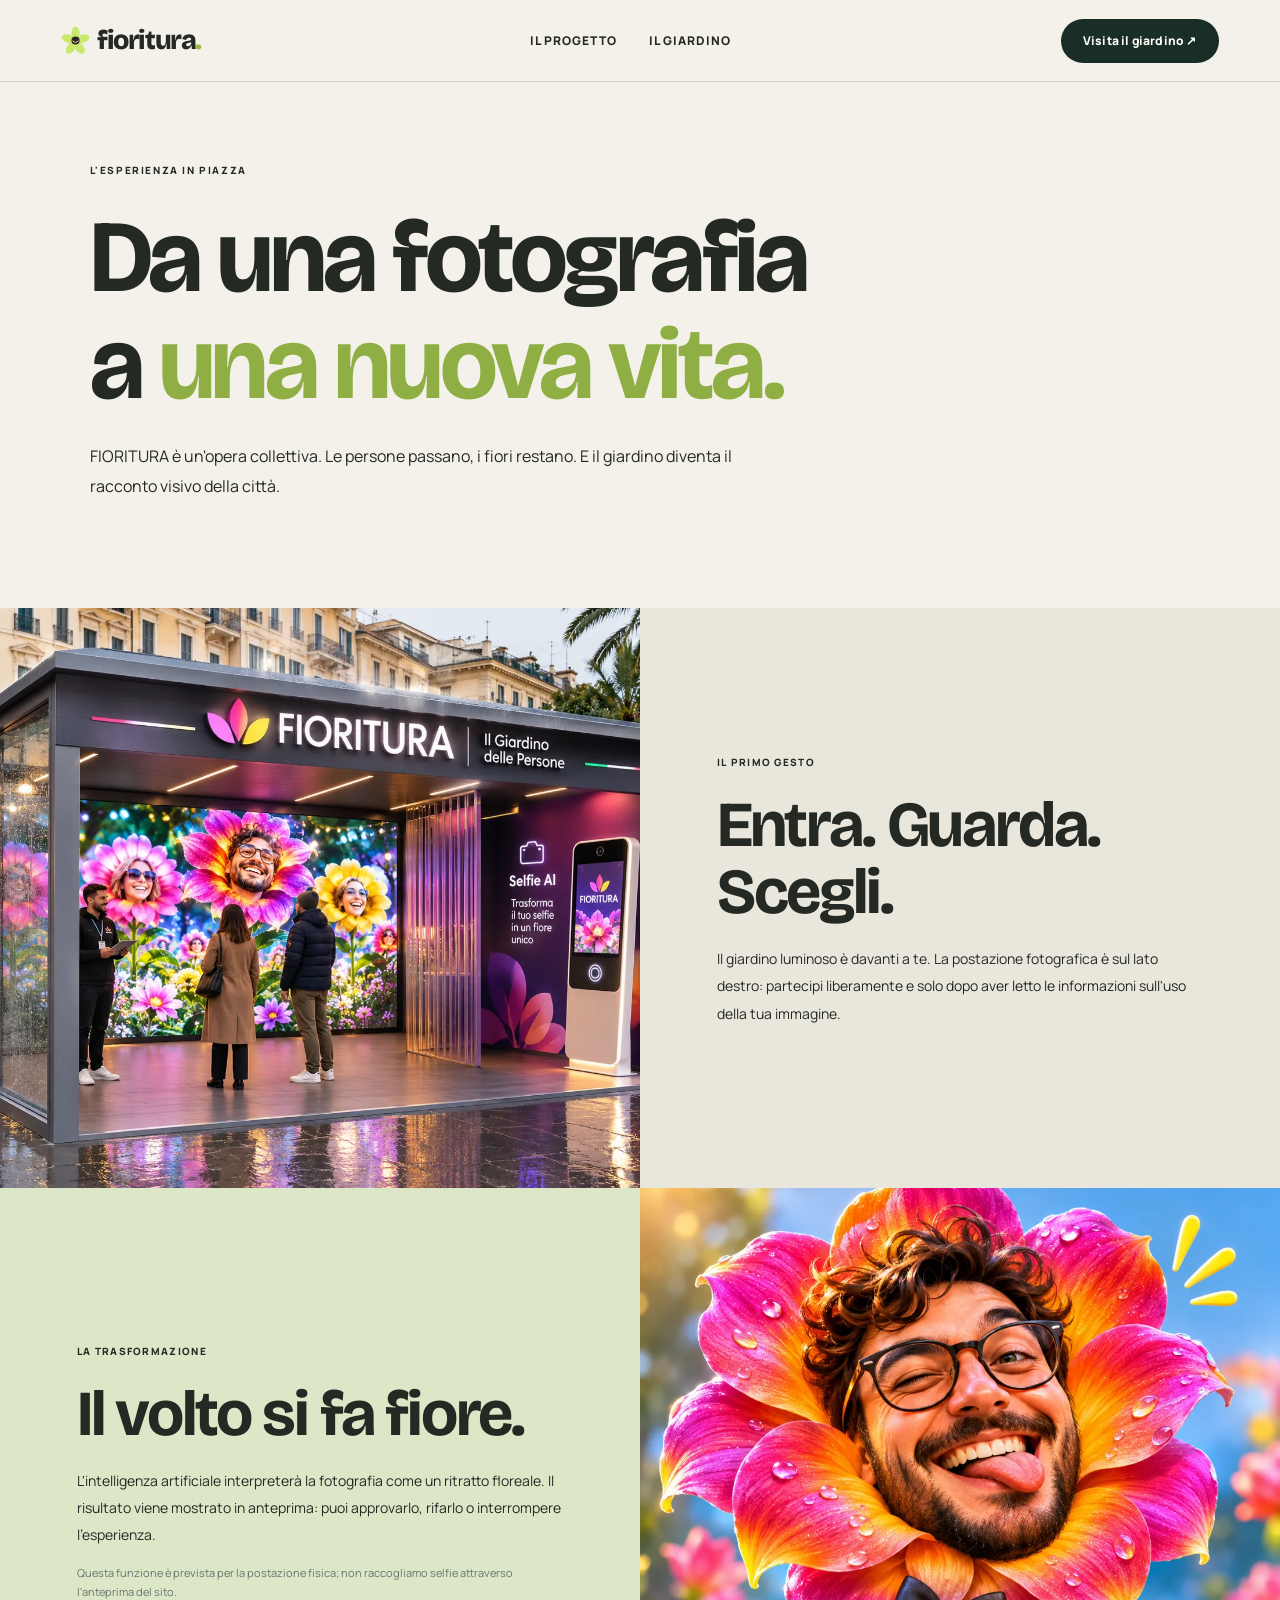
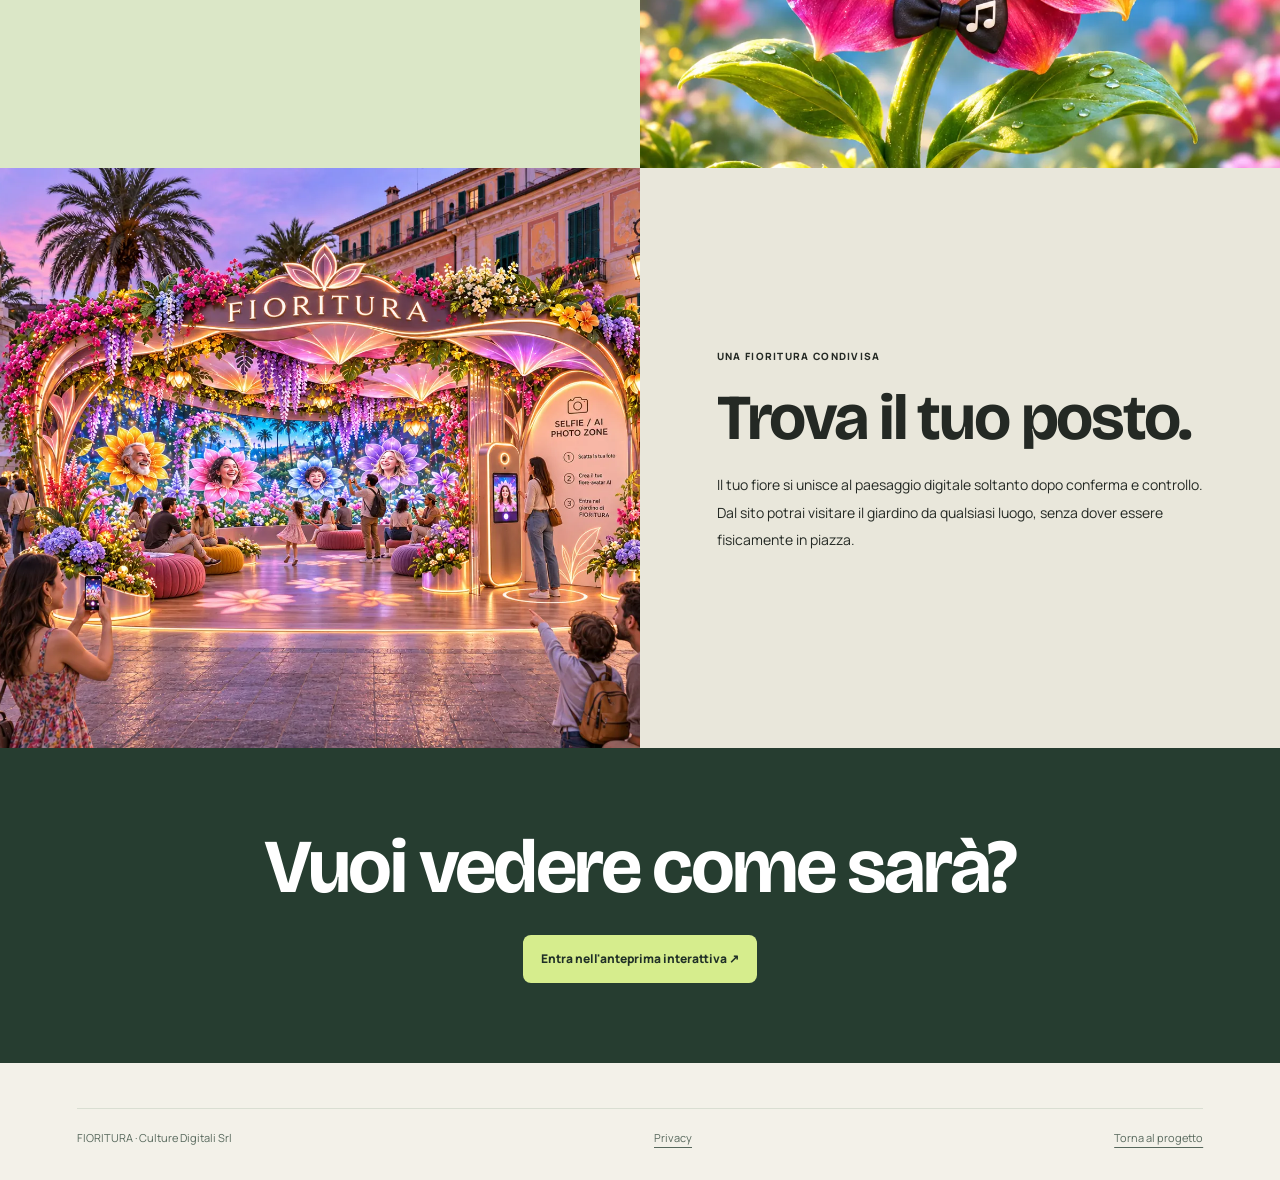
==== esperienza.html @ 20b995c4 "feat: publish mobile-first FIORITURA static 3D garden with safe demo content" ====
<!doctype html><html lang="it"><head><meta charset="utf-8"><meta name="viewport" content="width=device-width,initial-scale=1,viewport-fit=cover"><meta name="theme-color" content="#f3f1e9"><title>L'esperienza — FIORITURA</title><meta name="description" content="Come funziona FIORITURA: dalla fotografia volontaria alla nascita del fiore digitale nel giardino collettivo."><link rel="icon" href="./assets/mark.svg" type="image/svg+xml"><link rel="stylesheet" href="./css/style.css"><script src="./js/site.js" defer></script></head><body><a class="skip-link" href="#contenuto">Vai al contenuto</a><header class="site-header"><a class="brand" href="./"><img src="./assets/mark.svg" alt="" width="29" height="29"><span>fioritura<span class="brand-dot">.</span></span></a><nav class="desktop-links"><a href="./">Il progetto</a><a href="./giardino.html">Il giardino</a></nav><a class="pill-link" href="./giardino.html">Visita il giardino ↗</a></header><main id="contenuto" class="experience-page"><div class="experience-intro"><span class="section-label">L'ESPERIENZA IN PIAZZA</span><h1>Da una fotografia<br>a <em>una nuova vita.</em></h1><p>FIORITURA è un'opera collettiva. Le persone passano, i fiori restano. E il giardino diventa il racconto visivo della città.</p></div><section class="experience-steps"><article><div class="experience-image"><img src="./assets/pavilion.webp" alt="Rendering del padiglione con ingresso e postazione selfie" loading="lazy" width="900" height="600"></div><div><span>IL PRIMO GESTO</span><h2>Entra. Guarda. Scegli.</h2><p>Il giardino luminoso è davanti a te. La postazione fotografica è sul lato destro: partecipi liberamente e solo dopo aver letto le informazioni sull'uso della tua immagine.</p></div></article><article><div class="experience-image"><img src="./assets/avatar-sole.webp" alt="Illustrazione di un viso trasformato in fiore dai petali arancio e rosa" loading="lazy" width="850" height="900"></div><div><span>LA TRASFORMAZIONE</span><h2>Il volto si fa fiore.</h2><p>L'intelligenza artificiale interpreterà la fotografia come un ritratto floreale. Il risultato viene mostrato in anteprima: puoi approvarlo, rifarlo o interrompere l'esperienza.</p><p class="fine-print">Questa funzione è prevista per la postazione fisica; non raccogliamo selfie attraverso l'anteprima del sito.</p></div></article><article><div class="experience-image"><img src="./assets/garden-scene.webp" alt="Giardino collettivo con fiori-personaggio colorati" loading="lazy" width="1200" height="800"></div><div><span>UNA FIORITURA CONDIVISA</span><h2>Trova il tuo posto.</h2><p>Il tuo fiore si unisce al paesaggio digitale soltanto dopo conferma e controllo. Dal sito potrai visitare il giardino da qualsiasi luogo, senza dover essere fisicamente in piazza.</p></div></article></section><section class="experience-cta"><h2>Vuoi vedere come sarà?</h2><a class="button-lime" href="./giardino.html">Entra nell'anteprima interattiva ↗</a></section></main><footer class="site-footer"><div class="footer-bottom"><span>FIORITURA · Culture Digitali Srl</span><a href="./privacy.html">Privacy</a><a href="./">Torna al progetto</a></div></footer></body></html>
---- css/style.css ----
@import url('https://fonts.googleapis.com/css2?family=Bricolage+Grotesque:opsz,wght@12..96,400;12..96,500;12..96,600;12..96,700;12..96,800&family=Manrope:wght@400;500;600;700;800&display=swap');
:root{--paper:#f3f1e9;--ink:#242924;--pine:#182e27;--lime:#d6ed8d;--rose:#ee91a8;--wine:#422835;--muted:#676f66;--line:#d9dcd0;--white:#fffaf1;--display:'Bricolage Grotesque','Trebuchet MS',sans-serif;--body:'Manrope',Arial,sans-serif}
*{box-sizing:border-box}html{scroll-behavior:smooth}body{margin:0;background:var(--paper);color:var(--ink);font-family:var(--body);font-size:15px;line-height:1.65;overflow-x:hidden}body.no-scroll{overflow:hidden}h1,h2,h3,p{margin-top:0}h1,h2,h3{font-family:var(--display);line-height:1.05;letter-spacing:-.034em}a{color:inherit}button,input,select{font:inherit}button{cursor:pointer}img{max-width:100%;height:auto;display:block}::selection{background:#d8ef88;color:#222820}:focus-visible{outline:3px solid #8fbb32;outline-offset:4px}a,button{ -webkit-tap-highlight-color:transparent } .skip-link{position:absolute;left:12px;top:-80px;background:var(--lime);padding:12px;z-index:100}.skip-link:focus{top:12px}.site-header{height:76px;display:flex;align-items:center;justify-content:space-between;gap:12px;padding:0 clamp(19px,4.8vw,74px);border-bottom:1px solid rgba(39,48,41,.15);position:relative;z-index:15;background:var(--paper)}.brand{font-family:var(--display);font-weight:800;font-size:27px;letter-spacing:-.055em;display:inline-flex;align-items:center;gap:7px;text-decoration:none;line-height:1}.brand img{display:inline-block}.brand-dot{color:#9bb642}.desktop-links{display:none;gap:32px;font-size:12px;font-weight:800;text-transform:uppercase;letter-spacing:.085em}.desktop-links a{text-decoration:none}.desktop-links a:hover{text-decoration:underline;text-underline-offset:8px}.pill-link{white-space:nowrap;background:var(--pine);border-radius:99px;padding:11px 17px;color:#fffdf7;text-decoration:none;font-weight:800;font-size:11px;letter-spacing:.015em;line-height:1.3;display:inline-flex;align-items:center;gap:10px}.pill-link:hover{background:#314b3f}.hero-main{min-height:calc(100svh - 76px);display:grid;grid-template-columns:1fr;overflow:hidden}.hero-copy{padding:52px clamp(20px,5vw,84px) 38px;display:flex;flex-direction:column;align-items:flex-start}.hero-overline,.section-label{font-size:10px;font-weight:800;letter-spacing:.16em;line-height:1.5}.hero-overline{display:flex;align-items:center;gap:10px;margin-bottom:25px}.live-dot{background:#b9d862;height:9px;width:9px;border-radius:50%;box-shadow:0 0 0 4px #b9d8623a}.hero-copy h1{font-size:clamp(55px,11vw,122px);font-weight:800;letter-spacing:-.075em;line-height:.94;margin:0 0 28px}.hero-copy h1 em,.journey h2 em,.pavilion h2 em,.closing h2 em,.experience-page em,.legal-page em{font-style:normal;color:#8fae43}.hero-copy>p{max-width:440px;font-size:15px;line-height:1.85;margin-bottom:27px}.hero-actions{display:flex;gap:20px;align-items:center;flex-wrap:wrap}.button-dark,.button-lime{min-height:48px;border-radius:8px;display:inline-flex;justify-content:space-between;align-items:center;gap:24px;text-decoration:none;padding:12px 18px;font-size:12px;font-weight:800;line-height:1.2;transition:transform .2s ease,background .2s ease}.button-dark{background:var(--pine);color:white}.button-dark:hover{background:#335344;transform:translateY(-2px)}.text-link{font-size:12px;text-decoration:underline;text-underline-offset:6px;font-weight:800}.text-link:hover{color:#627e2b}.hero-meta{display:flex;justify-content:space-between;gap:20px;width:100%;font-size:10px;color:#718075;text-transform:uppercase;letter-spacing:.07em;margin-top:auto;padding-top:37px}.hero-art{height:clamp(430px,65vh,800px);position:relative;background:#decdaf;overflow:hidden}.hero-art>img{height:100%;width:100%;object-fit:cover;object-position:50% 47%}.art-tape{position:absolute;z-index:2;left:16px;top:16px;background:var(--paper);padding:10px 12px;font-size:9px;font-weight:800;letter-spacing:.1em}.hero-art-tag{position:absolute;bottom:18px;left:18px;right:18px;background:#f8f0e7e6;backdrop-filter:blur(14px);padding:13px 17px;display:flex;justify-content:space-between;align-items:center;gap:10px;font-size:10px;letter-spacing:.12em;font-weight:800}.hero-art-tag b{font-size:29px;line-height:1;color:#d17e9a}.idea-band{background:var(--lime);padding:80px clamp(20px,7vw,100px) 90px;position:relative;overflow:hidden}.band-tag{font-size:10px;font-weight:800;letter-spacing:.14em;margin-bottom:30px}.band-body{position:relative;z-index:2;max-width:1100px}.idea-band h2{font-size:clamp(46px,8.5vw,100px);line-height:1.04;margin-bottom:30px;letter-spacing:-.067em}.idea-band h2 span{color:#6a8243}.idea-band p{font-size:14px;line-height:1.95;max-width:620px}.band-flower{position:absolute;right:-45px;bottom:-130px;font-size:380px;line-height:1;color:#b5d769aa;font-family:serif;pointer-events:none}.garden-promo{background:#1b3029;color:#f8f3e6;padding:80px clamp(20px,7vw,100px);display:grid;grid-template-columns:1fr;gap:50px}.garden-promo h2{font-size:clamp(47px,6vw,82px);max-width:700px;margin:26px 0}.garden-promo p{max-width:470px;font-size:14px;line-height:1.95;color:#d7e3d5}.garden-promo small{display:block;color:#aebfb3;margin-top:22px;line-height:1.6;max-width:380px}.garden-promo .button-lime,.experience-cta .button-lime{background:var(--lime);color:#203027}.button-lime:hover{background:#e2f6a6;transform:translateY(-2px)}.garden-promo-image{display:block;position:relative;min-height:330px;overflow:hidden;background:#4c375a}.garden-promo-image img{width:100%;height:100%;object-fit:cover;position:absolute;inset:0;transition:transform .5s}.garden-promo-image:hover img{transform:scale(1.025)}.garden-promo-image>span{position:absolute;bottom:20px;left:20px;right:20px;background:#f5f0e0;color:#263125;font-size:11px;letter-spacing:.1em;font-weight:800;padding:14px;display:flex;justify-content:space-between}.journey{padding:84px clamp(20px,7vw,100px) 106px;display:grid;gap:40px}.journey-heading h2{font-size:clamp(50px,7vw,82px);margin:20px 0 0}.journey-list article{border-top:1px solid #c2cabd;padding:20px 0;display:grid;grid-template-columns:47px 1fr;gap:14px}.journey-num{font-size:12px;font-weight:800;color:#799449}.journey-list h3{font-size:27px;margin-bottom:8px}.journey-list p{max-width:600px;font-size:13px;line-height:1.9;color:#5e6b61;margin:0}.journey>.text-link{justify-self:start}.pavilion{background:#e9e7dc;display:grid;grid-template-columns:1fr}.pavilion-visual{min-height:330px;position:relative}.pavilion-visual img{width:100%;height:100%;object-fit:cover;position:absolute;inset:0}.pavilion-visual span{position:absolute;bottom:15px;left:15px;background:#f6f2e4;padding:10px 12px;font-size:9px;letter-spacing:.09em;font-weight:800}.pavilion-text{padding:60px clamp(20px,5vw,80px)}.pavilion h2{font-size:clamp(52px,6vw,77px);margin:22px 0}.pavilion p{max-width:485px;font-size:14px;line-height:1.9}.fine-print{font-size:11px!important;line-height:1.75!important;color:#68746d}.closing{padding:100px 20px;background:#ecb7bc;text-align:center}.closing>span{font-size:10px;font-weight:800;letter-spacing:.15em}.closing h2{font-size:clamp(47px,7vw,87px);margin:26px auto 35px}.closing h2 em{color:#7d3548}.closing .button-dark{display:inline-flex}.site-footer{background:#f3f1e9;padding:45px clamp(20px,6vw,90px) 32px}.footer-top{display:flex;flex-direction:column;gap:13px;padding-bottom:35px}.footer-top p{font-size:12px;margin:0}.footer-bottom{border-top:1px solid #d9ded2;padding-top:20px;display:flex;gap:18px;flex-direction:column;justify-content:space-between;font-size:11px;color:#57685c}.footer-bottom a{text-decoration:underline;text-underline-offset:5px}
/* Experience and legal */
.experience-intro{padding:75px clamp(20px,7vw,100px) 90px;max-width:1200px}.experience-intro h1,.legal-page h1{font-size:clamp(52px,8vw,104px);margin:22px 0}.experience-intro>p{max-width:690px;font-size:16px;line-height:1.9}.experience-steps article{display:grid;grid-template-columns:1fr;background:#e9e7db}.experience-steps article:nth-child(even){background:#dbe7c7}.experience-steps article>div:last-child{padding:65px clamp(20px,6vw,100px);display:flex;flex-direction:column;justify-content:center}.experience-image{min-height:350px;position:relative}.experience-image img{position:absolute;inset:0;width:100%;height:100%;object-fit:cover}.experience-steps article>div>span{font-size:10px;font-weight:800;letter-spacing:.13em}.experience-steps h2{font-size:clamp(44px,5vw,76px);margin:20px 0}.experience-steps p{line-height:1.95;max-width:530px;font-size:14px}.experience-cta{text-align:center;padding:80px 20px;background:#263d30;color:white}.experience-cta h2{font-size:clamp(42px,6vw,76px);margin:0 auto 28px}.legal-page{padding:80px clamp(20px,9vw,160px) 110px;max-width:1100px}.legal-page h2{font-size:29px;margin:40px 0 12px}.legal-page p{max-width:780px;line-height:1.98}.legal-page .text-link{display:inline-block;margin-top:35px}
/* Garden - mobile first */
.garden-body{background:#131e19;color:#fff9e9}.garden-header{height:67px;display:flex;align-items:center;gap:12px;padding:0 18px;background:#17251e;border-bottom:1px solid #ffffff1d;justify-content:space-between}.garden-header .brand{font-size:22px;color:white}.garden-header .brand img{width:23px;height:23px}.garden-header a:not(.brand){font-size:11px;color:#d7e5cb;text-decoration:underline;text-underline-offset:4px;font-weight:700}.garden-intro{padding:28px 19px 16px;background:#17251e}.garden-intro h1{font-size:clamp(38px,7vw,72px);margin:12px 0 8px;line-height:1}.garden-intro p{color:#c5d2c4;font-size:12px;margin-bottom:17px;max-width:620px;line-height:1.8}.garden-demo-tag{font-size:10px;font-weight:800;letter-spacing:.1em;text-transform:uppercase;color:#dce9a0;display:inline-flex;gap:9px;align-items:center}.garden-demo-tag:before{content:'';width:7px;height:7px;border-radius:50%;background:#cce78c}.garden-filter-bar{display:flex;gap:8px;align-items:center;overflow-x:auto;padding:0 17px 15px;scrollbar-width:none;background:#17251e}.garden-filter-bar::-webkit-scrollbar{display:none}.filter-chip{border:1px solid #a2b6a44b;background:none;color:#dae6d7;border-radius:99px;padding:10px 15px;min-width:max-content;font-size:11px;font-weight:750;line-height:1.2}.filter-chip[aria-pressed="true"]{background:#d9ee8a;color:#223027;border-color:#d9ee8a}.garden-workspace{position:relative;background:#213c35}.garden-canvas{display:block;width:100%;height:min(65svh,650px);min-height:400px;cursor:grab;touch-action:none}.garden-canvas:active{cursor:grabbing}.canvas-label{position:absolute;top:15px;left:15px;color:#e5f5d7;padding:9px 12px;background:#15271cba;border:1px solid #d5e5c333;border-radius:8px;font-size:10px;backdrop-filter:blur(10px);pointer-events:none}.canvas-label strong{font-size:13px;display:block}.garden-controls{position:absolute;right:13px;top:15px;display:flex;flex-direction:column;gap:7px}.garden-controls button{width:41px;height:41px;color:white;background:#17291dcc;border:1px solid #caddb05e;border-radius:9px;font-size:23px;line-height:1}.garden-controls button:hover{background:#314d40}.garden-hint{position:absolute;bottom:12px;left:50%;transform:translateX(-50%);white-space:nowrap;font-size:10px;color:#eff7e3;background:#14281ecb;border-radius:99px;padding:7px 12px;pointer-events:none}.flower-detail{position:fixed;z-index:30;left:12px;right:12px;bottom:calc(14px + env(safe-area-inset-bottom));background:#f6f0df;color:#273128;border-radius:17px;box-shadow:0 15px 70px #0007;padding:18px 17px;max-width:440px;margin-inline:auto;display:none;grid-template-columns:70px 1fr 35px;align-items:center;gap:12px}.flower-detail.is-open{display:grid}.flower-detail-art{width:70px;height:70px;border-radius:8px;background:#e6cecd;display:flex;align-items:center;justify-content:center;overflow:hidden}.flower-detail-art svg{height:100%;width:100%}.flower-detail h2{font-size:24px;margin:2px 0 3px}.flower-detail p{font-size:11px;line-height:1.6;margin:0;color:#657368}.flower-detail button{border:0;background:transparent;font-size:25px;align-self:start;color:#2b392c}.garden-below{background:#f1efe5;color:#1f2e28;padding:56px 20px 90px;display:grid;grid-template-columns:1fr;gap:45px}.garden-below h2{font-size:clamp(44px,5vw,70px);margin:14px 0}.garden-below p{font-size:13px;line-height:1.85;max-width:540px}.garden-list{display:grid;grid-template-columns:repeat(2,minmax(0,1fr));gap:10px;margin-top:22px}.garden-list button{border:1px solid #cad2c4;background:white;text-align:left;border-radius:10px;padding:11px;min-height:85px;display:flex;align-items:center;gap:11px;color:#233125}.garden-list button:hover{border-color:#829b54}.garden-list button>span:first-child{width:39px;height:39px;flex:0 0 39px}.garden-list button strong{font-size:12px;display:block}.garden-list button small{font-size:10px;color:#798475}.garden-list button:focus-visible{outline-color:#4e7a38}.garden-remote-card{padding:28px;background:#dce9c7;align-self:start}.garden-remote-card h3{font-size:28px;margin:14px 0}.garden-remote-card p{font-size:12px}.garden-footer{background:#14281e;color:#bdd2c2;padding:24px 19px;display:flex;flex-wrap:wrap;justify-content:space-between;gap:15px;font-size:11px}.garden-footer a{color:#e9edce}
/* Admin */
.admin-page{max-width:850px;padding:50px 20px 90px;margin:auto}.admin-page h1{font-size:52px}.admin-form{display:flex;gap:10px;flex-wrap:wrap}.admin-form input{padding:12px;flex:1;min-width:230px;border:1px solid #aeb9a7}.admin-form button,.admin-actions button{padding:10px 16px;border:0;background:var(--pine);color:white}.admin-row{border-top:1px solid #d5d8ca;padding:18px 0;display:flex;justify-content:space-between;gap:10px}.admin-row small{display:block;color:#687b6f}.admin-actions{display:flex;gap:8px}.admin-actions .reject{background:#9e4747}
@media(min-width:700px){.site-header{height:82px}.desktop-links{display:flex}.pill-link{padding:13px 22px;font-size:12px}.hero-main{grid-template-columns:53% 47%;min-height:660px}.hero-copy{padding-top:clamp(65px,7vw,135px)}.hero-art{height:auto;min-height:650px}.hero-art>img{object-position:center 44%}.hero-meta{padding-top:50px}.hero-art-tag{bottom:36px;left:36px;right:36px}.art-tape{left:36px;top:35px}.garden-promo{grid-template-columns:1fr 1.12fr;gap:60px}.garden-promo-image{min-height:520px}.journey{grid-template-columns:1fr 1fr}.journey>.text-link{grid-column:2}.pavilion{grid-template-columns:1.06fr .94fr}.pavilion-visual{min-height:530px}.footer-top{flex-direction:row;align-items:center;justify-content:space-between}.footer-bottom{flex-direction:row}.experience-steps article{grid-template-columns:1fr 1fr}.experience-steps article:nth-child(even) .experience-image{order:2}.experience-image{min-height:580px}.experience-steps article>div:last-child{padding:85px clamp(30px,6vw,95px)}.garden-header{padding:0 45px}.garden-intro{padding:30px 45px 20px}.garden-filter-bar{padding:0 45px 20px}.garden-canvas{height:min(72vh,790px);min-height:550px}.garden-controls{right:34px;top:30px}.canvas-label{left:34px;top:30px}.garden-hint{bottom:24px}.garden-below{grid-template-columns:minmax(0,1fr) minmax(270px,430px);padding:80px clamp(45px,7vw,120px)}.garden-list{grid-template-columns:repeat(3,minmax(0,1fr))}.flower-detail{left:auto;right:34px;bottom:34px;margin:0;width:390px}}
@media(min-width:1200px){.hero-copy h1{font-size:clamp(76px,8vw,135px)}.hero-copy>p{font-size:16px}.hero-main{max-height:920px}.garden-promo-image{min-height:650px}}
@media(max-width:375px){.brand{font-size:24px}.nav-garden{font-size:10px;padding:10px 12px}.hero-copy h1{font-size:51px}.hero-actions{gap:14px}.hero-meta{font-size:9px}.garden-intro h1{font-size:36px}.garden-list{grid-template-columns:1fr}}
@media(prefers-reduced-motion:reduce){*,*::before,*::after{scroll-behavior:auto!important;transition-duration:0s!important;animation-duration:0s!important;animation-iteration-count:1!important}}

/* Mobile-first interaction targets and predictable offline fallback. */
.pill-link,.filter-chip,.garden-controls button{min-height:44px}.garden-controls button{min-width:44px}.garden-list button{cursor:pointer}.garden-canvas{overscroll-behavior:contain}

/* Fioritura / living garden revision: a spacious walkable scene on mobile. */
.garden-intro{padding-top:38px;padding-bottom:20px}
.garden-intro h1 em,.garden-interaction-band h2 em{font-style:normal;color:#e1efae}
.garden-intro h1{font-size:clamp(45px,7vw,82px);max-width:650px;margin:16px 0 15px}
.garden-intro>p{font-size:13px;max-width:650px;line-height:1.85}
.garden-intro .garden-preview-disclaimer{font-size:11px;color:#b4c8b5;max-width:670px;margin-top:14px;margin-bottom:0}
.garden-workspace{background:#293f4d}
.garden-canvas{height:75svh;min-height:420px;max-height:810px}
.garden-hint{background:#14281de8;box-shadow:0 3px 13px #0f281b33}
.garden-interaction-band{background:#4b604a;color:#faf7e7;padding:35px 20px;display:grid;gap:20px;grid-template-columns:1fr}
.garden-interaction-lead{font-size:10px;letter-spacing:.1em;text-transform:uppercase;font-weight:800;color:#dbedbc;margin:0 0 14px}
.garden-interaction-band h2{font-size:clamp(32px,5vw,64px);margin:0 0 15px}
.garden-interaction-band p{max-width:460px;font-size:13px;line-height:1.8;margin:0;color:#d9e7d5}
.garden-interaction-form{max-width:470px;width:100%;margin:0}
.plant-trigger{display:flex;justify-content:space-between;align-items:center;gap:16px;width:100%;background:#e2eea8;color:#183121;padding:15px 19px;min-height:52px;border:0;border-radius:8px;font-size:13px;font-weight:800}
.plant-trigger:hover{background:#effac6}
#previewPlanter{display:grid;gap:11px;padding-top:18px}
#previewPlanter[hidden]{display:none}
#previewPlanter label{font-size:11px;font-weight:800;color:#f8f9e3}
#previewPlanter input,#previewPlanter select{background:#fffef4;color:#24372a;border:1px solid #acbfa2;border-radius:7px;padding:13px 15px;min-height:48px;width:100%}
#previewPlanter .plant-trigger{margin-top:5px}
.garden-interaction-form .plant-message{font-size:12px;color:#fbf0c7;margin-top:8px}
.flower-list-more{background:transparent;color:#2e4830;border:1px solid #9bad98;border-radius:7px;min-height:48px;padding:11px 20px;margin-top:18px;font-weight:800;width:100%;font-size:12px}
.flower-list-more:hover{background:#dce9c7}
.flower-list-more[hidden]{display:none}
@media(min-width:750px){.garden-interaction-band{grid-template-columns:1.2fr .8fr;padding:55px clamp(40px,7vw,120px);gap:60px}.garden-canvas{height:min(79vh,850px)}.garden-intro{padding-bottom:25px}}
@media(max-width:390px){.garden-intro h1{font-size:43px}.garden-hint{font-size:9px}.garden-interaction-band{padding-top:33px}}
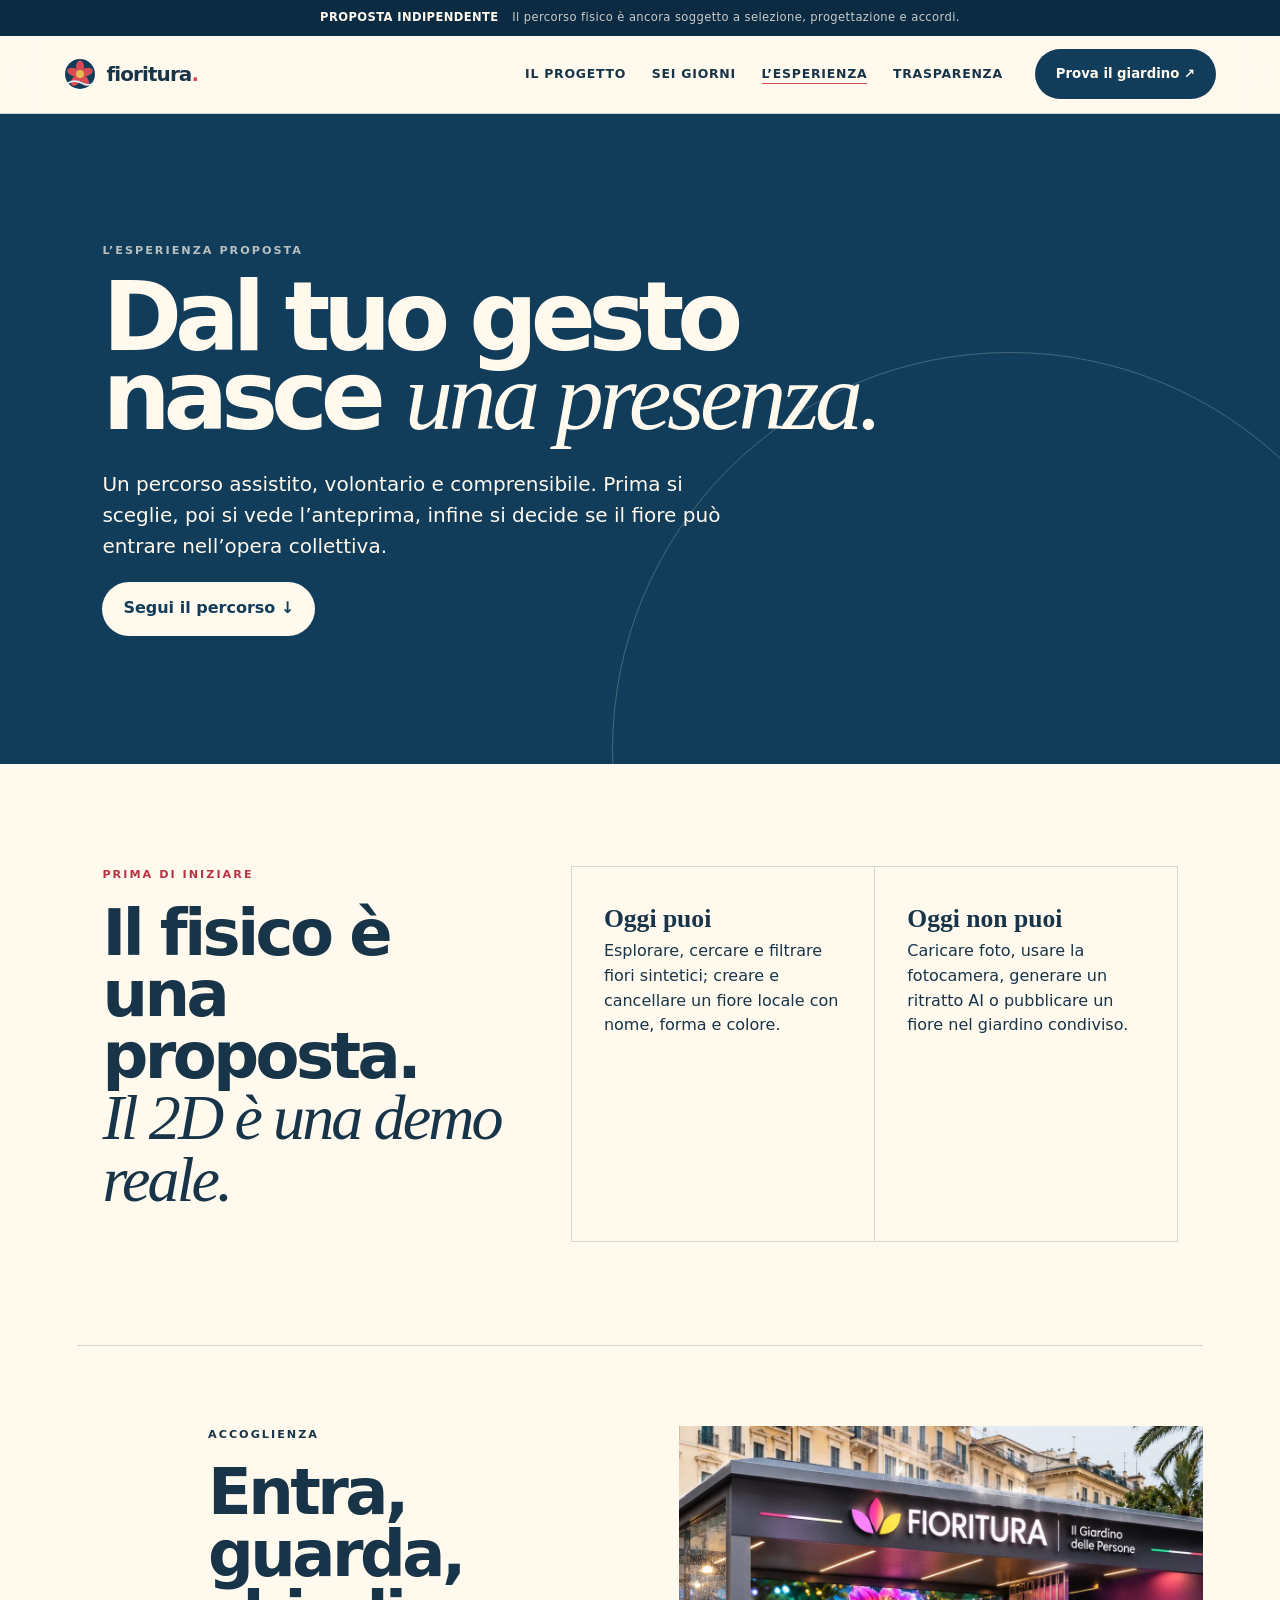
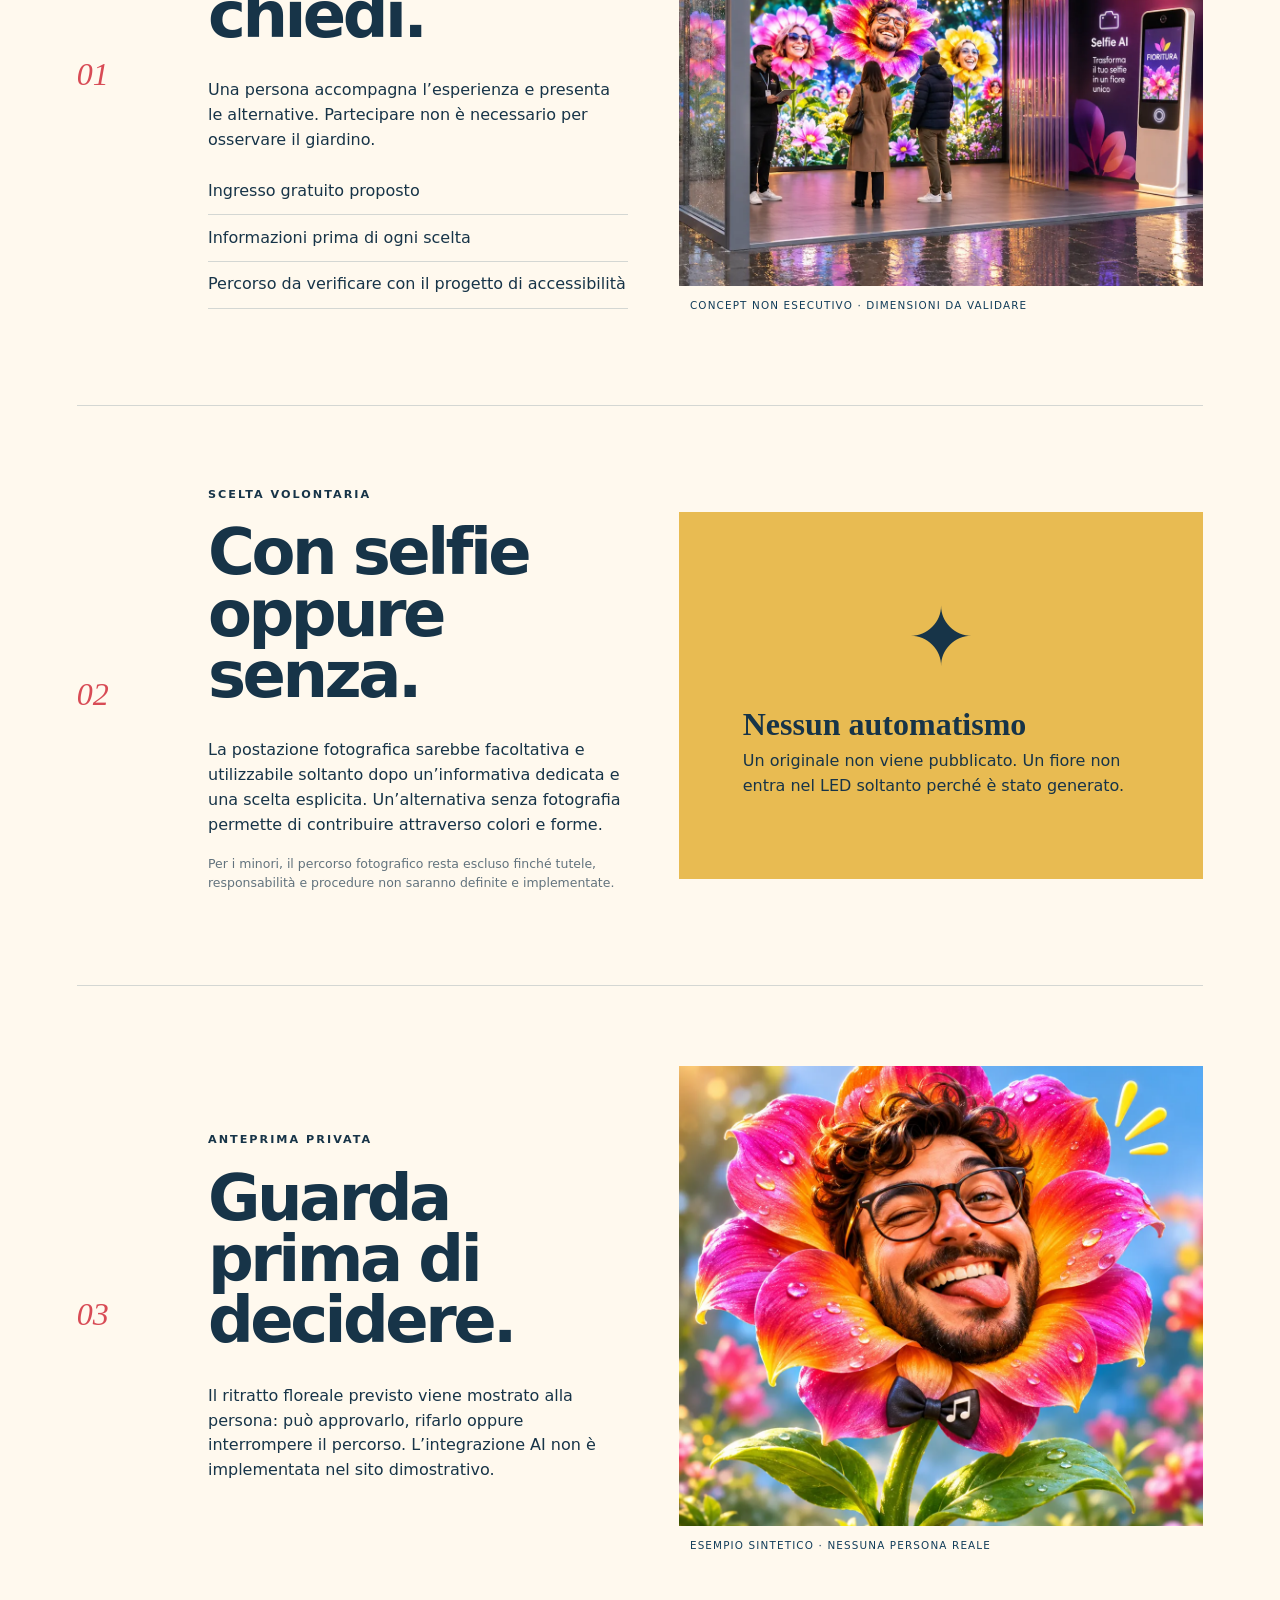
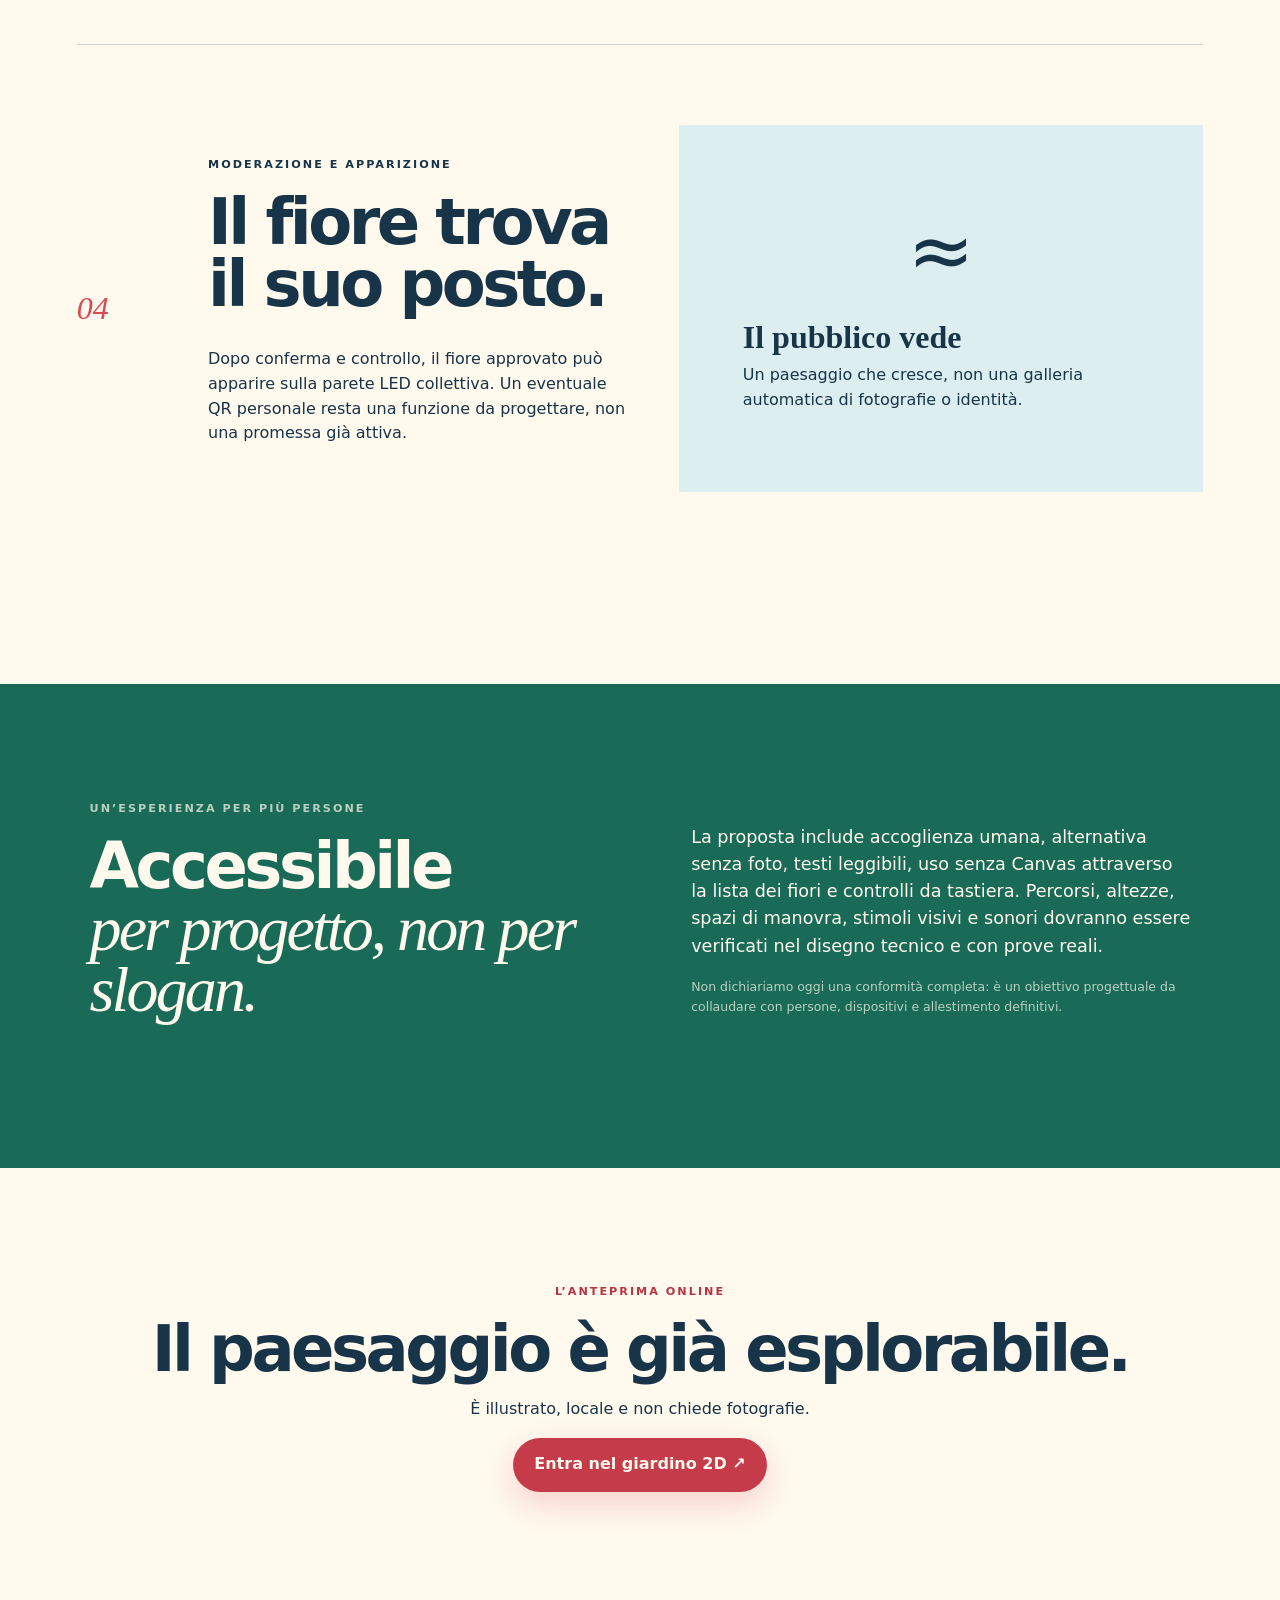
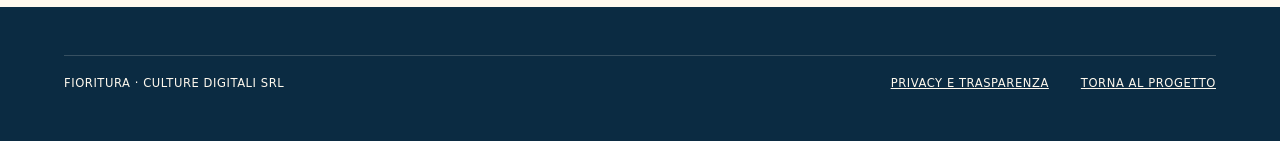
==== commit 59341786: "feat: publish Riviera identity, tender-aligned story and improved 2D garden" ====
--- a/esperienza.html
+++ b/esperienza.html
@@ -1 +1,16 @@
-<!doctype html><html lang="it"><head><meta charset="utf-8"><meta name="viewport" content="width=device-width,initial-scale=1,viewport-fit=cover"><meta name="theme-color" content="#f3f1e9"><title>L'esperienza — FIORITURA</title><meta name="description" content="Come funziona FIORITURA: dalla fotografia volontaria alla nascita del fiore digitale nel giardino collettivo."><link rel="icon" href="./assets/mark.svg" type="image/svg+xml"><link rel="stylesheet" href="./css/style.css"><script src="./js/site.js" defer></script></head><body><a class="skip-link" href="#contenuto">Vai al contenuto</a><header class="site-header"><a class="brand" href="./"><img src="./assets/mark.svg" alt="" width="29" height="29"><span>fioritura<span class="brand-dot">.</span></span></a><nav class="desktop-links"><a href="./">Il progetto</a><a href="./giardino.html">Il giardino</a></nav><a class="pill-link" href="./giardino.html">Visita il giardino ↗</a></header><main id="contenuto" class="experience-page"><div class="experience-intro"><span class="section-label">L'ESPERIENZA IN PIAZZA</span><h1>Da una fotografia<br>a <em>una nuova vita.</em></h1><p>FIORITURA è un'opera collettiva. Le persone passano, i fiori restano. E il giardino diventa il racconto visivo della città.</p></div><section class="experience-steps"><article><div class="experience-image"><img src="./assets/pavilion.webp" alt="Rendering del padiglione con ingresso e postazione selfie" loading="lazy" width="900" height="600"></div><div><span>IL PRIMO GESTO</span><h2>Entra. Guarda. Scegli.</h2><p>Il giardino luminoso è davanti a te. La postazione fotografica è sul lato destro: partecipi liberamente e solo dopo aver letto le informazioni sull'uso della tua immagine.</p></div></article><article><div class="experience-image"><img src="./assets/avatar-sole.webp" alt="Illustrazione di un viso trasformato in fiore dai petali arancio e rosa" loading="lazy" width="850" height="900"></div><div><span>LA TRASFORMAZIONE</span><h2>Il volto si fa fiore.</h2><p>L'intelligenza artificiale interpreterà la fotografia come un ritratto floreale. Il risultato viene mostrato in anteprima: puoi approvarlo, rifarlo o interrompere l'esperienza.</p><p class="fine-print">Questa funzione è prevista per la postazione fisica; non raccogliamo selfie attraverso l'anteprima del sito.</p></div></article><article><div class="experience-image"><img src="./assets/garden-scene.webp" alt="Giardino collettivo con fiori-personaggio colorati" loading="lazy" width="1200" height="800"></div><div><span>UNA FIORITURA CONDIVISA</span><h2>Trova il tuo posto.</h2><p>Il tuo fiore si unisce al paesaggio digitale soltanto dopo conferma e controllo. Dal sito potrai visitare il giardino da qualsiasi luogo, senza dover essere fisicamente in piazza.</p></div></article></section><section class="experience-cta"><h2>Vuoi vedere come sarà?</h2><a class="button-lime" href="./giardino.html">Entra nell'anteprima interattiva ↗</a></section></main><footer class="site-footer"><div class="footer-bottom"><span>FIORITURA · Culture Digitali Srl</span><a href="./privacy.html">Privacy</a><a href="./">Torna al progetto</a></div></footer></body></html>
+<!doctype html>
+<html lang="it"><head><meta charset="utf-8"><meta name="viewport" content="width=device-width,initial-scale=1,viewport-fit=cover"><meta name="theme-color" content="#123d5a"><title>L’esperienza — FIORITURA</title><meta name="description" content="Il percorso proposto di FIORITURA, dalla scelta volontaria alla moderazione del fiore, e ciò che è già disponibile nell’anteprima online."><link rel="icon" href="./assets/mark.svg" type="image/svg+xml"><link rel="stylesheet" href="./css/style.css"><script src="./js/site.js" defer></script></head>
+<body><a class="skip-link" href="#contenuto">Vai al contenuto</a><div class="proposal-strip"><span>Proposta indipendente</span> Il percorso fisico è ancora soggetto a selezione, progettazione e accordi.</div>
+<header class="site-header"><a class="brand" href="./"><img src="./assets/mark.svg" alt="" width="34" height="34"><span>fioritura<span class="brand-dot">.</span></span></a><nav class="desktop-links" aria-label="Navigazione principale"><a href="./#progetto">Il progetto</a><a href="./#programma">Sei giorni</a><a aria-current="page" href="./esperienza.html">L’esperienza</a><a href="./privacy.html">Trasparenza</a></nav><a class="pill-link" href="./giardino.html">Prova il giardino ↗</a><details class="mobile-menu"><summary>Menu</summary><nav><a href="./">Home</a><a href="./#programma">Sei giorni</a><a href="./privacy.html">Trasparenza</a><a href="./giardino.html">Prova il giardino</a></nav></details></header>
+<main id="contenuto" class="story-page">
+  <section class="story-hero"><p class="section-kicker light">L’ESPERIENZA PROPOSTA</p><h1>Dal tuo gesto<br>nasce <em>una presenza.</em></h1><p>Un percorso assistito, volontario e comprensibile. Prima si sceglie, poi si vede l’anteprima, infine si decide se il fiore può entrare nell’opera collettiva.</p><a class="button-ivory" href="#percorso">Segui il percorso ↓</a></section>
+  <section class="truth-panel" aria-labelledby="truth-title"><div><p class="section-kicker">PRIMA DI INIZIARE</p><h2 id="truth-title">Il fisico è una proposta.<br><em>Il 2D è una demo reale.</em></h2></div><div class="truth-grid"><article><strong>Oggi puoi</strong><p>Esplorare, cercare e filtrare fiori sintetici; creare e cancellare un fiore locale con nome, forma e colore.</p></article><article><strong>Oggi non puoi</strong><p>Caricare foto, usare la fotocamera, generare un ritratto AI o pubblicare un fiore nel giardino condiviso.</p></article></div></section>
+  <section class="story-steps" id="percorso" aria-label="Percorso fisico proposto">
+    <article><div class="story-number">01</div><div><p class="card-label">ACCOGLIENZA</p><h2>Entra, guarda, chiedi.</h2><p>Una persona accompagna l’esperienza e presenta le alternative. Partecipare non è necessario per osservare il giardino.</p><ul class="plain-list"><li>Ingresso gratuito proposto</li><li>Informazioni prima di ogni scelta</li><li>Percorso da verificare con il progetto di accessibilità</li></ul></div><figure><img src="./assets/pavilion.webp" alt="Rendering sintetico e preliminare dello spazio FIORITURA" loading="lazy" width="900" height="600"><figcaption>Concept non esecutivo · dimensioni da validare</figcaption></figure></article>
+    <article><div class="story-number">02</div><div><p class="card-label">SCELTA VOLONTARIA</p><h2>Con selfie oppure senza.</h2><p>La postazione fotografica sarebbe facoltativa e utilizzabile soltanto dopo un’informativa dedicata e una scelta esplicita. Un’alternativa senza fotografia permette di contribuire attraverso colori e forme.</p><p class="fine-print">Per i minori, il percorso fotografico resta escluso finché tutele, responsabilità e procedure non saranno definite e implementate.</p></div><div class="botanical-card"><span aria-hidden="true">✦</span><strong>Nessun automatismo</strong><p>Un originale non viene pubblicato. Un fiore non entra nel LED soltanto perché è stato generato.</p></div></article>
+    <article><div class="story-number">03</div><div><p class="card-label">ANTEPRIMA PRIVATA</p><h2>Guarda prima di decidere.</h2><p>Il ritratto floreale previsto viene mostrato alla persona: può approvarlo, rifarlo oppure interrompere il percorso. L’integrazione AI non è implementata nel sito dimostrativo.</p></div><figure class="portrait-frame"><img src="./assets/avatar-sole.webp" alt="Esempio sintetico di ritratto floreale, non riferito a una partecipante reale" loading="lazy" width="850" height="900"><figcaption>Esempio sintetico · nessuna persona reale</figcaption></figure></article>
+    <article><div class="story-number">04</div><div><p class="card-label">MODERAZIONE E APPARIZIONE</p><h2>Il fiore trova il suo posto.</h2><p>Dopo conferma e controllo, il fiore approvato può apparire sulla parete LED collettiva. Un eventuale QR personale resta una funzione da progettare, non una promessa già attiva.</p></div><div class="botanical-card sea"><span aria-hidden="true">≈</span><strong>Il pubblico vede</strong><p>Un paesaggio che cresce, non una galleria automatica di fotografie o identità.</p></div></article>
+  </section>
+  <section class="accessibility-section"><div><p class="section-kicker light">UN’ESPERIENZA PER PIÙ PERSONE</p><h2>Accessibile<br><em>per progetto, non per slogan.</em></h2></div><div><p>La proposta include accoglienza umana, alternativa senza foto, testi leggibili, uso senza Canvas attraverso la lista dei fiori e controlli da tastiera. Percorsi, altezze, spazi di manovra, stimoli visivi e sonori dovranno essere verificati nel disegno tecnico e con prove reali.</p><p class="fine-print light">Non dichiariamo oggi una conformità completa: è un obiettivo progettuale da collaudare con persone, dispositivi e allestimento definitivi.</p></div></section>
+  <section class="experience-cta"><p class="section-kicker">L’ANTEPRIMA ONLINE</p><h2>Il paesaggio è già esplorabile.</h2><p>È illustrato, locale e non chiede fotografie.</p><a class="button-coral" href="./giardino.html">Entra nel giardino 2D ↗</a></section>
+</main><footer class="site-footer"><div class="footer-bottom"><span>FIORITURA · Culture Digitali Srl</span><a href="./privacy.html">Privacy e trasparenza</a><a href="./">Torna al progetto</a></div></footer></body></html>
--- a/css/style.css
+++ b/css/style.css
@@ -1,44 +1,33 @@
-@import url('https://fonts.googleapis.com/css2?family=Bricolage+Grotesque:opsz,wght@12..96,400;12..96,500;12..96,600;12..96,700;12..96,800&family=Manrope:wght@400;500;600;700;800&display=swap');
-:root{--paper:#f3f1e9;--ink:#242924;--pine:#182e27;--lime:#d6ed8d;--rose:#ee91a8;--wine:#422835;--muted:#676f66;--line:#d9dcd0;--white:#fffaf1;--display:'Bricolage Grotesque','Trebuchet MS',sans-serif;--body:'Manrope',Arial,sans-serif}
-*{box-sizing:border-box}html{scroll-behavior:smooth}body{margin:0;background:var(--paper);color:var(--ink);font-family:var(--body);font-size:15px;line-height:1.65;overflow-x:hidden}body.no-scroll{overflow:hidden}h1,h2,h3,p{margin-top:0}h1,h2,h3{font-family:var(--display);line-height:1.05;letter-spacing:-.034em}a{color:inherit}button,input,select{font:inherit}button{cursor:pointer}img{max-width:100%;height:auto;display:block}::selection{background:#d8ef88;color:#222820}:focus-visible{outline:3px solid #8fbb32;outline-offset:4px}a,button{ -webkit-tap-highlight-color:transparent } .skip-link{position:absolute;left:12px;top:-80px;background:var(--lime);padding:12px;z-index:100}.skip-link:focus{top:12px}.site-header{height:76px;display:flex;align-items:center;justify-content:space-between;gap:12px;padding:0 clamp(19px,4.8vw,74px);border-bottom:1px solid rgba(39,48,41,.15);position:relative;z-index:15;background:var(--paper)}.brand{font-family:var(--display);font-weight:800;font-size:27px;letter-spacing:-.055em;display:inline-flex;align-items:center;gap:7px;text-decoration:none;line-height:1}.brand img{display:inline-block}.brand-dot{color:#9bb642}.desktop-links{display:none;gap:32px;font-size:12px;font-weight:800;text-transform:uppercase;letter-spacing:.085em}.desktop-links a{text-decoration:none}.desktop-links a:hover{text-decoration:underline;text-underline-offset:8px}.pill-link{white-space:nowrap;background:var(--pine);border-radius:99px;padding:11px 17px;color:#fffdf7;text-decoration:none;font-weight:800;font-size:11px;letter-spacing:.015em;line-height:1.3;display:inline-flex;align-items:center;gap:10px}.pill-link:hover{background:#314b3f}.hero-main{min-height:calc(100svh - 76px);display:grid;grid-template-columns:1fr;overflow:hidden}.hero-copy{padding:52px clamp(20px,5vw,84px) 38px;display:flex;flex-direction:column;align-items:flex-start}.hero-overline,.section-label{font-size:10px;font-weight:800;letter-spacing:.16em;line-height:1.5}.hero-overline{display:flex;align-items:center;gap:10px;margin-bottom:25px}.live-dot{background:#b9d862;height:9px;width:9px;border-radius:50%;box-shadow:0 0 0 4px #b9d8623a}.hero-copy h1{font-size:clamp(55px,11vw,122px);font-weight:800;letter-spacing:-.075em;line-height:.94;margin:0 0 28px}.hero-copy h1 em,.journey h2 em,.pavilion h2 em,.closing h2 em,.experience-page em,.legal-page em{font-style:normal;color:#8fae43}.hero-copy>p{max-width:440px;font-size:15px;line-height:1.85;margin-bottom:27px}.hero-actions{display:flex;gap:20px;align-items:center;flex-wrap:wrap}.button-dark,.button-lime{min-height:48px;border-radius:8px;display:inline-flex;justify-content:space-between;align-items:center;gap:24px;text-decoration:none;padding:12px 18px;font-size:12px;font-weight:800;line-height:1.2;transition:transform .2s ease,background .2s ease}.button-dark{background:var(--pine);color:white}.button-dark:hover{background:#335344;transform:translateY(-2px)}.text-link{font-size:12px;text-decoration:underline;text-underline-offset:6px;font-weight:800}.text-link:hover{color:#627e2b}.hero-meta{display:flex;justify-content:space-between;gap:20px;width:100%;font-size:10px;color:#718075;text-transform:uppercase;letter-spacing:.07em;margin-top:auto;padding-top:37px}.hero-art{height:clamp(430px,65vh,800px);position:relative;background:#decdaf;overflow:hidden}.hero-art>img{height:100%;width:100%;object-fit:cover;object-position:50% 47%}.art-tape{position:absolute;z-index:2;left:16px;top:16px;background:var(--paper);padding:10px 12px;font-size:9px;font-weight:800;letter-spacing:.1em}.hero-art-tag{position:absolute;bottom:18px;left:18px;right:18px;background:#f8f0e7e6;backdrop-filter:blur(14px);padding:13px 17px;display:flex;justify-content:space-between;align-items:center;gap:10px;font-size:10px;letter-spacing:.12em;font-weight:800}.hero-art-tag b{font-size:29px;line-height:1;color:#d17e9a}.idea-band{background:var(--lime);padding:80px clamp(20px,7vw,100px) 90px;position:relative;overflow:hidden}.band-tag{font-size:10px;font-weight:800;letter-spacing:.14em;margin-bottom:30px}.band-body{position:relative;z-index:2;max-width:1100px}.idea-band h2{font-size:clamp(46px,8.5vw,100px);line-height:1.04;margin-bottom:30px;letter-spacing:-.067em}.idea-band h2 span{color:#6a8243}.idea-band p{font-size:14px;line-height:1.95;max-width:620px}.band-flower{position:absolute;right:-45px;bottom:-130px;font-size:380px;line-height:1;color:#b5d769aa;font-family:serif;pointer-events:none}.garden-promo{background:#1b3029;color:#f8f3e6;padding:80px clamp(20px,7vw,100px);display:grid;grid-template-columns:1fr;gap:50px}.garden-promo h2{font-size:clamp(47px,6vw,82px);max-width:700px;margin:26px 0}.garden-promo p{max-width:470px;font-size:14px;line-height:1.95;color:#d7e3d5}.garden-promo small{display:block;color:#aebfb3;margin-top:22px;line-height:1.6;max-width:380px}.garden-promo .button-lime,.experience-cta .button-lime{background:var(--lime);color:#203027}.button-lime:hover{background:#e2f6a6;transform:translateY(-2px)}.garden-promo-image{display:block;position:relative;min-height:330px;overflow:hidden;background:#4c375a}.garden-promo-image img{width:100%;height:100%;object-fit:cover;position:absolute;inset:0;transition:transform .5s}.garden-promo-image:hover img{transform:scale(1.025)}.garden-promo-image>span{position:absolute;bottom:20px;left:20px;right:20px;background:#f5f0e0;color:#263125;font-size:11px;letter-spacing:.1em;font-weight:800;padding:14px;display:flex;justify-content:space-between}.journey{padding:84px clamp(20px,7vw,100px) 106px;display:grid;gap:40px}.journey-heading h2{font-size:clamp(50px,7vw,82px);margin:20px 0 0}.journey-list article{border-top:1px solid #c2cabd;padding:20px 0;display:grid;grid-template-columns:47px 1fr;gap:14px}.journey-num{font-size:12px;font-weight:800;color:#799449}.journey-list h3{font-size:27px;margin-bottom:8px}.journey-list p{max-width:600px;font-size:13px;line-height:1.9;color:#5e6b61;margin:0}.journey>.text-link{justify-self:start}.pavilion{background:#e9e7dc;display:grid;grid-template-columns:1fr}.pavilion-visual{min-height:330px;position:relative}.pavilion-visual img{width:100%;height:100%;object-fit:cover;position:absolute;inset:0}.pavilion-visual span{position:absolute;bottom:15px;left:15px;background:#f6f2e4;padding:10px 12px;font-size:9px;letter-spacing:.09em;font-weight:800}.pavilion-text{padding:60px clamp(20px,5vw,80px)}.pavilion h2{font-size:clamp(52px,6vw,77px);margin:22px 0}.pavilion p{max-width:485px;font-size:14px;line-height:1.9}.fine-print{font-size:11px!important;line-height:1.75!important;color:#68746d}.closing{padding:100px 20px;background:#ecb7bc;text-align:center}.closing>span{font-size:10px;font-weight:800;letter-spacing:.15em}.closing h2{font-size:clamp(47px,7vw,87px);margin:26px auto 35px}.closing h2 em{color:#7d3548}.closing .button-dark{display:inline-flex}.site-footer{background:#f3f1e9;padding:45px clamp(20px,6vw,90px) 32px}.footer-top{display:flex;flex-direction:column;gap:13px;padding-bottom:35px}.footer-top p{font-size:12px;margin:0}.footer-bottom{border-top:1px solid #d9ded2;padding-top:20px;display:flex;gap:18px;flex-direction:column;justify-content:space-between;font-size:11px;color:#57685c}.footer-bottom a{text-decoration:underline;text-underline-offset:5px}
-/* Experience and legal */
-.experience-intro{padding:75px clamp(20px,7vw,100px) 90px;max-width:1200px}.experience-intro h1,.legal-page h1{font-size:clamp(52px,8vw,104px);margin:22px 0}.experience-intro>p{max-width:690px;font-size:16px;line-height:1.9}.experience-steps article{display:grid;grid-template-columns:1fr;background:#e9e7db}.experience-steps article:nth-child(even){background:#dbe7c7}.experience-steps article>div:last-child{padding:65px clamp(20px,6vw,100px);display:flex;flex-direction:column;justify-content:center}.experience-image{min-height:350px;position:relative}.experience-image img{position:absolute;inset:0;width:100%;height:100%;object-fit:cover}.experience-steps article>div>span{font-size:10px;font-weight:800;letter-spacing:.13em}.experience-steps h2{font-size:clamp(44px,5vw,76px);margin:20px 0}.experience-steps p{line-height:1.95;max-width:530px;font-size:14px}.experience-cta{text-align:center;padding:80px 20px;background:#263d30;color:white}.experience-cta h2{font-size:clamp(42px,6vw,76px);margin:0 auto 28px}.legal-page{padding:80px clamp(20px,9vw,160px) 110px;max-width:1100px}.legal-page h2{font-size:29px;margin:40px 0 12px}.legal-page p{max-width:780px;line-height:1.98}.legal-page .text-link{display:inline-block;margin-top:35px}
-/* Garden - mobile first */
-.garden-body{background:#131e19;color:#fff9e9}.garden-header{height:67px;display:flex;align-items:center;gap:12px;padding:0 18px;background:#17251e;border-bottom:1px solid #ffffff1d;justify-content:space-between}.garden-header .brand{font-size:22px;color:white}.garden-header .brand img{width:23px;height:23px}.garden-header a:not(.brand){font-size:11px;color:#d7e5cb;text-decoration:underline;text-underline-offset:4px;font-weight:700}.garden-intro{padding:28px 19px 16px;background:#17251e}.garden-intro h1{font-size:clamp(38px,7vw,72px);margin:12px 0 8px;line-height:1}.garden-intro p{color:#c5d2c4;font-size:12px;margin-bottom:17px;max-width:620px;line-height:1.8}.garden-demo-tag{font-size:10px;font-weight:800;letter-spacing:.1em;text-transform:uppercase;color:#dce9a0;display:inline-flex;gap:9px;align-items:center}.garden-demo-tag:before{content:'';width:7px;height:7px;border-radius:50%;background:#cce78c}.garden-filter-bar{display:flex;gap:8px;align-items:center;overflow-x:auto;padding:0 17px 15px;scrollbar-width:none;background:#17251e}.garden-filter-bar::-webkit-scrollbar{display:none}.filter-chip{border:1px solid #a2b6a44b;background:none;color:#dae6d7;border-radius:99px;padding:10px 15px;min-width:max-content;font-size:11px;font-weight:750;line-height:1.2}.filter-chip[aria-pressed="true"]{background:#d9ee8a;color:#223027;border-color:#d9ee8a}.garden-workspace{position:relative;background:#213c35}.garden-canvas{display:block;width:100%;height:min(65svh,650px);min-height:400px;cursor:grab;touch-action:none}.garden-canvas:active{cursor:grabbing}.canvas-label{position:absolute;top:15px;left:15px;color:#e5f5d7;padding:9px 12px;background:#15271cba;border:1px solid #d5e5c333;border-radius:8px;font-size:10px;backdrop-filter:blur(10px);pointer-events:none}.canvas-label strong{font-size:13px;display:block}.garden-controls{position:absolute;right:13px;top:15px;display:flex;flex-direction:column;gap:7px}.garden-controls button{width:41px;height:41px;color:white;background:#17291dcc;border:1px solid #caddb05e;border-radius:9px;font-size:23px;line-height:1}.garden-controls button:hover{background:#314d40}.garden-hint{position:absolute;bottom:12px;left:50%;transform:translateX(-50%);white-space:nowrap;font-size:10px;color:#eff7e3;background:#14281ecb;border-radius:99px;padding:7px 12px;pointer-events:none}.flower-detail{position:fixed;z-index:30;left:12px;right:12px;bottom:calc(14px + env(safe-area-inset-bottom));background:#f6f0df;color:#273128;border-radius:17px;box-shadow:0 15px 70px #0007;padding:18px 17px;max-width:440px;margin-inline:auto;display:none;grid-template-columns:70px 1fr 35px;align-items:center;gap:12px}.flower-detail.is-open{display:grid}.flower-detail-art{width:70px;height:70px;border-radius:8px;background:#e6cecd;display:flex;align-items:center;justify-content:center;overflow:hidden}.flower-detail-art svg{height:100%;width:100%}.flower-detail h2{font-size:24px;margin:2px 0 3px}.flower-detail p{font-size:11px;line-height:1.6;margin:0;color:#657368}.flower-detail button{border:0;background:transparent;font-size:25px;align-self:start;color:#2b392c}.garden-below{background:#f1efe5;color:#1f2e28;padding:56px 20px 90px;display:grid;grid-template-columns:1fr;gap:45px}.garden-below h2{font-size:clamp(44px,5vw,70px);margin:14px 0}.garden-below p{font-size:13px;line-height:1.85;max-width:540px}.garden-list{display:grid;grid-template-columns:repeat(2,minmax(0,1fr));gap:10px;margin-top:22px}.garden-list button{border:1px solid #cad2c4;background:white;text-align:left;border-radius:10px;padding:11px;min-height:85px;display:flex;align-items:center;gap:11px;color:#233125}.garden-list button:hover{border-color:#829b54}.garden-list button>span:first-child{width:39px;height:39px;flex:0 0 39px}.garden-list button strong{font-size:12px;display:block}.garden-list button small{font-size:10px;color:#798475}.garden-list button:focus-visible{outline-color:#4e7a38}.garden-remote-card{padding:28px;background:#dce9c7;align-self:start}.garden-remote-card h3{font-size:28px;margin:14px 0}.garden-remote-card p{font-size:12px}.garden-footer{background:#14281e;color:#bdd2c2;padding:24px 19px;display:flex;flex-wrap:wrap;justify-content:space-between;gap:15px;font-size:11px}.garden-footer a{color:#e9edce}
-/* Admin */
-.admin-page{max-width:850px;padding:50px 20px 90px;margin:auto}.admin-page h1{font-size:52px}.admin-form{display:flex;gap:10px;flex-wrap:wrap}.admin-form input{padding:12px;flex:1;min-width:230px;border:1px solid #aeb9a7}.admin-form button,.admin-actions button{padding:10px 16px;border:0;background:var(--pine);color:white}.admin-row{border-top:1px solid #d5d8ca;padding:18px 0;display:flex;justify-content:space-between;gap:10px}.admin-row small{display:block;color:#687b6f}.admin-actions{display:flex;gap:8px}.admin-actions .reject{background:#9e4747}
-@media(min-width:700px){.site-header{height:82px}.desktop-links{display:flex}.pill-link{padding:13px 22px;font-size:12px}.hero-main{grid-template-columns:53% 47%;min-height:660px}.hero-copy{padding-top:clamp(65px,7vw,135px)}.hero-art{height:auto;min-height:650px}.hero-art>img{object-position:center 44%}.hero-meta{padding-top:50px}.hero-art-tag{bottom:36px;left:36px;right:36px}.art-tape{left:36px;top:35px}.garden-promo{grid-template-columns:1fr 1.12fr;gap:60px}.garden-promo-image{min-height:520px}.journey{grid-template-columns:1fr 1fr}.journey>.text-link{grid-column:2}.pavilion{grid-template-columns:1.06fr .94fr}.pavilion-visual{min-height:530px}.footer-top{flex-direction:row;align-items:center;justify-content:space-between}.footer-bottom{flex-direction:row}.experience-steps article{grid-template-columns:1fr 1fr}.experience-steps article:nth-child(even) .experience-image{order:2}.experience-image{min-height:580px}.experience-steps article>div:last-child{padding:85px clamp(30px,6vw,95px)}.garden-header{padding:0 45px}.garden-intro{padding:30px 45px 20px}.garden-filter-bar{padding:0 45px 20px}.garden-canvas{height:min(72vh,790px);min-height:550px}.garden-controls{right:34px;top:30px}.canvas-label{left:34px;top:30px}.garden-hint{bottom:24px}.garden-below{grid-template-columns:minmax(0,1fr) minmax(270px,430px);padding:80px clamp(45px,7vw,120px)}.garden-list{grid-template-columns:repeat(3,minmax(0,1fr))}.flower-detail{left:auto;right:34px;bottom:34px;margin:0;width:390px}}
-@media(min-width:1200px){.hero-copy h1{font-size:clamp(76px,8vw,135px)}.hero-copy>p{font-size:16px}.hero-main{max-height:920px}.garden-promo-image{min-height:650px}}
-@media(max-width:375px){.brand{font-size:24px}.nav-garden{font-size:10px;padding:10px 12px}.hero-copy h1{font-size:51px}.hero-actions{gap:14px}.hero-meta{font-size:9px}.garden-intro h1{font-size:36px}.garden-list{grid-template-columns:1fr}}
-@media(prefers-reduced-motion:reduce){*,*::before,*::after{scroll-behavior:auto!important;transition-duration:0s!important;animation-duration:0s!important;animation-iteration-count:1!important}}
+:root{
+  --sea:#123d5a;--sea-2:#0b2b42;--palm:#196b58;--palm-dark:#124a3f;--coral:#d84b55;
+  --coral-soft:#f09a8e;--ivory:#fff9ee;--sky:#dceef0;--mimosa:#e8bb52;--ink:#173448;
+  --line:rgba(18,61,90,.18);--shadow:0 26px 70px rgba(11,43,66,.16);
+  --sans:Inter,ui-sans-serif,system-ui,-apple-system,"Segoe UI",sans-serif;
+  --serif:Iowan Old Style,"Palatino Linotype",Palatino,Georgia,serif;
+}
+*{box-sizing:border-box}html{scroll-behavior:smooth}body{margin:0;background:var(--ivory);color:var(--ink);font-family:var(--sans);line-height:1.55;overflow-x:hidden}img{display:block;max-width:100%;height:auto}a{color:inherit}button,input,select{font:inherit}button,a,summary{-webkit-tap-highlight-color:transparent}button{cursor:pointer}.skip-link{position:fixed;z-index:1000;left:1rem;top:1rem;transform:translateY(-180%);background:var(--ivory);color:var(--sea);padding:.8rem 1rem;border:2px solid var(--sea)}.skip-link:focus{transform:none}.proposal-strip{padding:.56rem 5vw;background:var(--sea-2);color:rgba(255,249,238,.78);font-size:.72rem;text-align:center;letter-spacing:.035em}.proposal-strip span{color:var(--ivory);font-weight:850;text-transform:uppercase;margin-right:.6rem}.site-header,.garden-header{min-height:78px;padding:0 clamp(1.1rem,5vw,5rem);display:flex;align-items:center;gap:2rem;border-bottom:1px solid var(--line);background:rgba(255,249,238,.94);backdrop-filter:blur(16px);position:relative;z-index:30}.brand{display:inline-flex;align-items:center;gap:.65rem;text-decoration:none;font-size:1.25rem;font-weight:850;letter-spacing:-.045em}.brand img{width:32px}.brand-dot{color:var(--coral)}.desktop-links{display:flex;gap:clamp(1.1rem,2vw,2.3rem);margin-left:auto}.desktop-links a{text-decoration:none;font-size:.78rem;font-weight:750;letter-spacing:.06em;text-transform:uppercase;border-bottom:1px solid transparent}.desktop-links a:hover,.desktop-links a:focus-visible,.desktop-links a[aria-current]{border-color:var(--coral)}.pill-link,.button-coral,.button-ivory,.button-dark{display:inline-flex;align-items:center;justify-content:center;gap:.6rem;padding:.86rem 1.25rem;border-radius:999px;text-decoration:none;font-weight:800;border:1px solid transparent}.pill-link{background:var(--sea);color:var(--ivory);font-size:.83rem}.pill-link:hover,.pill-link:focus-visible,.button-coral:hover,.button-coral:focus-visible{background:var(--palm)}.mobile-menu{display:none;margin-left:auto;position:relative}.mobile-menu summary{list-style:none;background:var(--sea);color:var(--ivory);border-radius:999px;padding:.65rem 1rem;font-size:.8rem;font-weight:800}.mobile-menu summary::-webkit-details-marker{display:none}.mobile-menu nav{position:absolute;right:0;top:calc(100% + .6rem);min-width:230px;padding:.5rem;background:var(--ivory);border:1px solid var(--line);box-shadow:var(--shadow)}.mobile-menu nav a{display:block;padding:.75rem;text-decoration:none;font-weight:750;border-bottom:1px solid var(--line)}
 
-/* Mobile-first interaction targets and predictable offline fallback. */
-.pill-link,.filter-chip,.garden-controls button{min-height:44px}.garden-controls button{min-width:44px}.garden-list button{cursor:pointer}.garden-canvas{overscroll-behavior:contain}
+.hero-riviera{min-height:calc(100svh - 110px);display:grid;grid-template-columns:minmax(0,1.02fr) minmax(360px,.98fr);background:var(--sky);position:relative;overflow:hidden}.hero-copy{padding:clamp(3rem,7vw,7rem) clamp(1.5rem,7vw,7rem);display:flex;flex-direction:column;justify-content:center;position:relative;z-index:2}.eyebrow,.section-kicker,.card-label{margin:0 0 1.2rem;font-size:.7rem;font-weight:850;letter-spacing:.18em;text-transform:uppercase}.eyebrow{color:var(--palm)}h1,h2,h3,p{margin-top:0}.hero-copy h1,.story-hero h1,.garden-intro h1,.legal-page h1{font-size:clamp(3.65rem,7.5vw,8.2rem);line-height:.82;letter-spacing:-.075em;margin:0 0 2rem}.hero-copy h1 em,.story-hero h1 em,.garden-intro h1 em,.legal-page h1 em,h2 em{font-family:var(--serif);font-weight:400;letter-spacing:-.045em}.hero-copy h1 em{color:var(--coral)}.hero-lead{font-size:clamp(1.05rem,1.45vw,1.35rem);max-width:42rem}.hero-actions{display:flex;align-items:center;gap:1.3rem;flex-wrap:wrap;margin:1.2rem 0 2.6rem}.button-coral{background:var(--coral);color:var(--ivory);box-shadow:0 12px 30px rgba(216,75,85,.22)}.text-link,.inline-arrow{font-weight:850;text-decoration-thickness:1px;text-underline-offset:.3rem}.hero-facts{display:grid;grid-template-columns:repeat(3,1fr);list-style:none;margin:auto 0 0;padding:1.5rem 0 0;border-top:1px solid var(--line);max-width:43rem}.hero-facts li{display:flex;flex-direction:column;padding-right:1rem}.hero-facts strong{font-family:var(--serif);font-size:1.25rem}.hero-facts span{font-size:.72rem;text-transform:uppercase;letter-spacing:.06em;color:rgba(23,52,72,.7)}.hero-portrait{background:var(--sea);min-height:670px;position:relative;display:grid;place-items:end center;overflow:hidden}.hero-portrait figure{width:min(82%,650px);margin:0;position:relative;z-index:3}.hero-portrait figure img{width:100%;max-height:75vh;object-fit:cover;object-position:center 12%;border-radius:48% 48% 4px 4px;filter:saturate(.88) contrast(1.03)}.hero-portrait figcaption,.pavilion-visual figcaption,.story-steps figcaption,.portrait-frame figcaption{font-size:.65rem;letter-spacing:.11em;text-transform:uppercase;background:var(--ivory);padding:.7rem;color:var(--sea)}.sun-disc{position:absolute;width:45vw;max-width:590px;aspect-ratio:1;border-radius:50%;background:var(--mimosa);right:-8%;top:-17%}.coast-lines{position:absolute;inset:auto 0 9%}.coast-lines i{display:block;height:28px;border-top:2px solid rgba(220,238,240,.32);border-radius:50%;margin-top:-12px;transform:rotate(-4deg) scaleX(1.15)}.portrait-note{position:absolute;left:2rem;top:3rem;color:var(--ivory);font-size:.68rem;letter-spacing:.22em;writing-mode:vertical-rl;z-index:4}.intro-editorial{padding:clamp(5rem,10vw,10rem) clamp(1.5rem,7vw,7rem);display:grid;grid-template-columns:.35fr 1fr;gap:4rem;border-bottom:1px solid var(--line)}.intro-editorial>div{max-width:920px}.intro-editorial h2,.section-heading h2,.program h2,.promotion h2,.pavilion h2,.closing-riviera h2,.truth-panel h2,.story-steps h2,.accessibility-section h2,.experience-cta h2,.garden-interaction-band h2,.garden-below h2,.legal-page h2{font-size:clamp(2.5rem,5vw,5.7rem);line-height:.96;letter-spacing:-.055em;margin-bottom:2rem}.intro-editorial>div>p{font-size:clamp(1.08rem,1.7vw,1.42rem);max-width:730px}.intro-editorial>div>p+p{font-size:1rem;border-left:3px solid var(--coral);padding-left:1.2rem}.section-kicker{color:var(--coral)}.section-kicker.light,.fine-print.light{color:rgba(255,249,238,.7)}
 
-/* Fioritura / living garden revision: a spacious walkable scene on mobile. */
-.garden-intro{padding-top:38px;padding-bottom:20px}
-.garden-intro h1 em,.garden-interaction-band h2 em{font-style:normal;color:#e1efae}
-.garden-intro h1{font-size:clamp(45px,7vw,82px);max-width:650px;margin:16px 0 15px}
-.garden-intro>p{font-size:13px;max-width:650px;line-height:1.85}
-.garden-intro .garden-preview-disclaimer{font-size:11px;color:#b4c8b5;max-width:670px;margin-top:14px;margin-bottom:0}
-.garden-workspace{background:#293f4d}
-.garden-canvas{height:75svh;min-height:420px;max-height:810px}
-.garden-hint{background:#14281de8;box-shadow:0 3px 13px #0f281b33}
-.garden-interaction-band{background:#4b604a;color:#faf7e7;padding:35px 20px;display:grid;gap:20px;grid-template-columns:1fr}
-.garden-interaction-lead{font-size:10px;letter-spacing:.1em;text-transform:uppercase;font-weight:800;color:#dbedbc;margin:0 0 14px}
-.garden-interaction-band h2{font-size:clamp(32px,5vw,64px);margin:0 0 15px}
-.garden-interaction-band p{max-width:460px;font-size:13px;line-height:1.8;margin:0;color:#d9e7d5}
-.garden-interaction-form{max-width:470px;width:100%;margin:0}
-.plant-trigger{display:flex;justify-content:space-between;align-items:center;gap:16px;width:100%;background:#e2eea8;color:#183121;padding:15px 19px;min-height:52px;border:0;border-radius:8px;font-size:13px;font-weight:800}
-.plant-trigger:hover{background:#effac6}
-#previewPlanter{display:grid;gap:11px;padding-top:18px}
-#previewPlanter[hidden]{display:none}
-#previewPlanter label{font-size:11px;font-weight:800;color:#f8f9e3}
-#previewPlanter input,#previewPlanter select{background:#fffef4;color:#24372a;border:1px solid #acbfa2;border-radius:7px;padding:13px 15px;min-height:48px;width:100%}
-#previewPlanter .plant-trigger{margin-top:5px}
-.garden-interaction-form .plant-message{font-size:12px;color:#fbf0c7;margin-top:8px}
-.flower-list-more{background:transparent;color:#2e4830;border:1px solid #9bad98;border-radius:7px;min-height:48px;padding:11px 20px;margin-top:18px;font-weight:800;width:100%;font-size:12px}
-.flower-list-more:hover{background:#dce9c7}
-.flower-list-more[hidden]{display:none}
-@media(min-width:750px){.garden-interaction-band{grid-template-columns:1.2fr .8fr;padding:55px clamp(40px,7vw,120px);gap:60px}.garden-canvas{height:min(79vh,850px)}.garden-intro{padding-bottom:25px}}
-@media(max-width:390px){.garden-intro h1{font-size:43px}.garden-hint{font-size:9px}.garden-interaction-band{padding-top:33px}}
+.experience-split{background:var(--palm);color:var(--ivory);padding:clamp(5rem,9vw,9rem) clamp(1.5rem,7vw,7rem)}.section-heading{display:grid;grid-template-columns:.35fr 1fr;gap:4rem}.experience-columns{display:grid;grid-template-columns:1fr 1fr;margin-top:4rem;border:1px solid rgba(255,249,238,.3)}.experience-columns article{position:relative;padding:clamp(2rem,5vw,5rem)}.experience-columns article+article{border-left:1px solid rgba(255,249,238,.3);background:rgba(18,61,90,.2)}.experience-columns h3{font-family:var(--serif);font-weight:400;font-size:clamp(2rem,3vw,3.1rem);margin-bottom:1.4rem}.experience-columns ol{padding-left:1.2rem;margin:0 0 1.8rem}.experience-columns li{padding:.55rem 0 .55rem .6rem;border-bottom:1px solid rgba(255,249,238,.16)}.step-orbit{position:absolute;right:2rem;top:2rem;width:2.7rem;height:2.7rem;border:1px solid rgba(255,249,238,.4);border-radius:50%;display:grid;place-items:center;font-family:var(--serif);font-size:1.2rem}.program{padding:clamp(5rem,9vw,9rem) clamp(1.5rem,5vw,5rem)}.program-intro{display:grid;grid-template-columns:.45fr 1fr .6fr;align-items:end;gap:2rem}.program-intro .section-kicker{align-self:start}.program-intro p:last-child{max-width:26rem}.program-grid{display:grid;grid-template-columns:repeat(3,1fr);margin-top:4rem;border-top:1px solid var(--sea);border-left:1px solid var(--sea)}.program-grid article{min-height:250px;padding:1.6rem;display:flex;flex-direction:column;border-right:1px solid var(--sea);border-bottom:1px solid var(--sea);position:relative}.program-grid time{font-size:.72rem;font-weight:850;letter-spacing:.12em}.program-grid article>span{position:absolute;right:1.4rem;top:1rem;font-family:var(--serif);font-style:italic;color:var(--coral);font-size:2rem}.program-grid h3{font-family:var(--serif);font-weight:400;font-size:2rem;line-height:1;margin:auto 0 .7rem}.program-grid p{margin:0;font-size:.9rem}.program-grid article:nth-child(2),.program-grid article:nth-child(5){background:var(--sky)}.program-grid article:nth-child(3),.program-grid article:nth-child(6){background:#f8e7d2}.program-note{margin:1.5rem 0 0 auto;max-width:740px;font-size:.82rem;color:rgba(23,52,72,.7)}.promotion{padding:clamp(5rem,9vw,9rem) clamp(1.5rem,7vw,7rem);background:var(--sea);color:var(--ivory);display:grid;grid-template-columns:1fr 1fr;gap:8vw}.promotion-copy>p:first-child{font-size:1.18rem}.month-line{display:grid;grid-template-columns:repeat(4,1fr);margin:3rem 0;border-top:1px solid rgba(255,249,238,.35)}.month-line span{padding:1rem .5rem;border-right:1px solid rgba(255,249,238,.28);font-family:var(--serif);font-size:1.5rem}.month-line small{display:block;margin-top:1.6rem;font-family:var(--sans);font-size:.58rem;letter-spacing:.05em;text-transform:uppercase}.fine-print{font-size:.78rem;color:rgba(23,52,72,.68)}.pavilion{display:grid;grid-template-columns:1.2fr .8fr;min-height:680px}.pavilion-visual{margin:0;position:relative;background:var(--sky)}.pavilion-visual img{width:100%;height:100%;object-fit:cover}.pavilion-visual figcaption{position:absolute;left:1.2rem;bottom:1.2rem;max-width:calc(100% - 2.4rem)}.pavilion-text{padding:clamp(3rem,7vw,7rem);display:flex;flex-direction:column;justify-content:center}.pavilion-text>p:not(.section-kicker){font-size:1.08rem}.fact-box{padding:1.3rem;border:1px solid var(--line);background:var(--sky)}.fact-box strong{display:block;color:var(--palm);font-size:.75rem;text-transform:uppercase;letter-spacing:.08em}.closing-riviera{padding:clamp(5rem,10vw,9rem) 1.5rem;text-align:center;color:var(--ivory);background:var(--coral);position:relative;overflow:hidden}.closing-riviera:before,.closing-riviera:after{content:"";position:absolute;width:34vw;aspect-ratio:1;border:1px solid rgba(255,249,238,.25);border-radius:50%;top:-40%;left:-10%}.closing-riviera:after{left:auto;right:-9%;top:38%}.closing-riviera>*{position:relative;z-index:1}.button-ivory{background:var(--ivory);color:var(--sea)}.button-ivory:hover,.button-ivory:focus-visible{background:var(--mimosa)}.site-footer{padding:3rem clamp(1.2rem,5vw,5rem);background:var(--sea-2);color:var(--ivory)}.footer-top,.footer-bottom{display:flex;align-items:center;gap:2rem;flex-wrap:wrap}.footer-top{justify-content:space-between;padding-bottom:2rem}.footer-top p{margin:0}.footer-bottom{padding-top:1.2rem;border-top:1px solid rgba(255,249,238,.18);font-size:.72rem;text-transform:uppercase;letter-spacing:.05em}.footer-bottom a:nth-of-type(1){margin-left:auto}
+
+.story-page{background:var(--ivory)}.story-hero{min-height:72vh;padding:clamp(5rem,10vw,10rem) clamp(1.5rem,8vw,8rem);background:var(--sea);color:var(--ivory);position:relative}.story-hero:after{content:"";position:absolute;right:-10vw;bottom:-30vw;width:62vw;aspect-ratio:1;border:1px solid rgba(255,249,238,.22);border-radius:50%}.story-hero h1{max-width:950px}.story-hero>p:not(.section-kicker){font-size:1.25rem;max-width:620px}.truth-panel{padding:clamp(4rem,8vw,8rem);display:grid;grid-template-columns:.8fr 1.2fr;gap:5vw}.truth-grid{display:grid;grid-template-columns:1fr 1fr;border:1px solid var(--line)}.truth-grid article{padding:2rem}.truth-grid article+article{border-left:1px solid var(--line)}.truth-grid strong{font-family:var(--serif);font-size:1.6rem}.story-steps{padding:0 clamp(1.5rem,6vw,6rem) 7rem}.story-steps>article{display:grid;grid-template-columns:80px minmax(280px,.8fr) minmax(300px,1fr);gap:clamp(1.5rem,4vw,5rem);align-items:center;padding:5rem 0;border-top:1px solid var(--line)}.story-number{font-family:var(--serif);font-style:italic;font-size:2rem;color:var(--coral)}.story-steps figure{margin:0;max-height:520px;overflow:hidden}.story-steps figure img{width:100%;height:460px;object-fit:cover}.plain-list{padding:0;list-style:none}.plain-list li{padding:.65rem 0;border-bottom:1px solid var(--line)}.botanical-card{padding:4rem;background:var(--mimosa);min-height:350px;display:flex;flex-direction:column;justify-content:end}.botanical-card.sea{background:var(--sky)}.botanical-card>span{font-size:5rem;margin:auto}.botanical-card strong{font-family:var(--serif);font-size:2rem}.accessibility-section{padding:clamp(5rem,9vw,9rem) clamp(1.5rem,7vw,7rem);display:grid;grid-template-columns:1fr 1fr;gap:8vw;background:var(--palm);color:var(--ivory)}.accessibility-section>div:last-child{font-size:1.1rem;align-self:center}.experience-cta{text-align:center;padding:clamp(5rem,9vw,9rem) 1.5rem}.experience-cta h2{margin-bottom:1rem}
+
+.legal-page{max-width:1180px;margin:auto;padding:clamp(5rem,10vw,9rem) clamp(1.3rem,5vw,4rem)}.legal-page h1{max-width:1000px}.legal-lead{font-size:1.25rem;max-width:760px}.legal-page>section{padding:4rem 0;border-top:1px solid var(--line)}.legal-highlight{margin:4rem 0;background:var(--sky);padding:clamp(2rem,5vw,5rem)!important;border:0!important}.legal-highlight ul{padding-left:1.3rem;font-size:1.05rem}.legal-highlight li{margin:.45rem 0}.legal-columns{display:grid;grid-template-columns:1fr 1fr;border-top:1px solid var(--line);border-bottom:1px solid var(--line)}.legal-columns section{padding:4rem 3rem}.legal-columns section+section{border-left:1px solid var(--line)}code{background:rgba(18,61,90,.08);padding:.15rem .4rem;border-radius:3px}
+
+.garden-body{background:var(--ivory)}.garden-header{background:var(--sea-2);color:var(--ivory);border-color:rgba(255,255,255,.12);justify-content:space-between}.garden-header>div{display:flex;gap:1.5rem}.garden-header>div a{font-size:.76rem;font-weight:800;text-transform:uppercase;letter-spacing:.08em;text-decoration:none}.garden-intro{padding:clamp(4rem,8vw,8rem) clamp(1.3rem,6vw,6rem) 3rem;display:grid;grid-template-columns:1.1fr .9fr;gap:5vw;align-items:end;background:var(--sea);color:var(--ivory)}.garden-intro h1{margin:1.4rem 0 0}.garden-intro>div:last-child{font-size:1.1rem;max-width:620px}.garden-demo-tag{display:inline-block;border:1px solid rgba(255,249,238,.4);border-radius:99px;padding:.55rem .8rem;font-size:.64rem;letter-spacing:.12em}.garden-preview-disclaimer{font-size:.78rem;color:rgba(255,249,238,.65);border-left:2px solid var(--coral);padding-left:1rem}.garden-tools{display:flex;justify-content:space-between;gap:1rem;align-items:end;padding:1.3rem clamp(1.2rem,4vw,4rem);background:var(--sky);border-bottom:1px solid var(--line)}.garden-search{display:grid;gap:.35rem;max-width:420px;flex:1}.garden-search span{font-size:.65rem;font-weight:850;text-transform:uppercase;letter-spacing:.1em}.garden-search input{width:100%;padding:.78rem 1rem;border:1px solid var(--sea);background:var(--ivory);border-radius:0;color:var(--sea)}.garden-filter-bar{display:flex;gap:.5rem;flex-wrap:wrap}.filter-chip{border:1px solid var(--sea);background:transparent;color:var(--sea);border-radius:999px;padding:.65rem .9rem;font-size:.74rem;font-weight:800}.filter-chip[aria-pressed="true"]{background:var(--sea);color:var(--ivory)}.garden-workspace{height:min(76svh,780px);min-height:500px;position:relative;background:var(--sea-2);overflow:hidden}.garden-canvas{display:block;width:100%;height:100%;touch-action:none;cursor:grab;outline-offset:-4px}.garden-canvas:active{cursor:grabbing}.garden-canvas:focus-visible{outline:4px solid var(--mimosa)}.canvas-label{position:absolute;left:1.2rem;top:1.2rem;background:rgba(11,43,66,.86);color:var(--ivory);padding:.8rem 1rem;border-left:3px solid var(--coral);display:flex;flex-direction:column}.canvas-label strong{font-family:var(--serif);font-size:1.2rem}.canvas-label span{font-size:.61rem;text-transform:uppercase;letter-spacing:.08em}.garden-controls{position:absolute;right:1.2rem;top:1.2rem;display:grid;grid-template-columns:repeat(2,46px);gap:.35rem}.garden-controls button{height:46px;border:1px solid rgba(255,255,255,.3);background:rgba(11,43,66,.88);color:var(--ivory);font-size:1.25rem}.garden-controls button:hover,.garden-controls button:focus-visible{background:var(--coral)}.garden-hint{position:absolute;left:50%;bottom:1rem;transform:translateX(-50%);background:rgba(11,43,66,.84);color:var(--ivory);padding:.55rem .8rem;font-size:.68rem;letter-spacing:.05em;white-space:nowrap}.empty-garden{margin:0;padding:1.2rem;text-align:center;background:var(--mimosa);font-weight:800}.garden-interaction-band{padding:clamp(4rem,8vw,8rem) clamp(1.3rem,7vw,7rem);display:grid;grid-template-columns:1fr .9fr;gap:8vw;background:var(--coral);color:var(--ivory)}.garden-interaction-lead{font-size:.7rem;letter-spacing:.15em;text-transform:uppercase;font-weight:850}.garden-interaction-form{align-self:center;padding:clamp(1.4rem,4vw,3rem);border:1px solid rgba(255,249,238,.45);background:rgba(18,61,90,.13)}.plant-trigger{width:100%;border:0;background:var(--ivory);color:var(--sea);padding:1rem 1.2rem;font-weight:850}.garden-interaction-form form{display:grid;gap:.55rem;margin-top:1.2rem}.garden-interaction-form label{font-size:.7rem;font-weight:800;text-transform:uppercase;letter-spacing:.08em}.garden-interaction-form input,.garden-interaction-form select{width:100%;border:1px solid rgba(255,249,238,.65);background:var(--ivory);color:var(--sea);padding:.85rem}.garden-interaction-form form .plant-trigger{margin-top:.6rem;background:var(--sea);color:var(--ivory)}.plant-message{min-height:1.5em;margin:.8rem 0 0;font-size:.8rem}.remove-local{border:0;background:transparent;color:var(--ivory);text-decoration:underline;text-underline-offset:.25rem;padding:.5rem 0}.flower-detail{position:fixed;z-index:40;left:50%;bottom:0;width:min(700px,calc(100% - 2rem));transform:translate(-50%,110%);transition:transform .32s ease;display:grid;grid-template-columns:140px 1fr auto;gap:1.4rem;align-items:center;padding:1.1rem;background:var(--ivory);color:var(--sea);box-shadow:0 -20px 60px rgba(11,43,66,.25);border-top:4px solid var(--coral)}.flower-detail.is-open{transform:translate(-50%,0)}.flower-detail-art{width:140px;height:120px;overflow:hidden;background:var(--sky)}.flower-detail h2{font-family:var(--serif);font-size:2rem;margin:0}.flower-detail p{margin:0}.flower-detail>button{align-self:start;border:0;background:var(--sea);color:var(--ivory);width:38px;height:38px;font-size:1.4rem}.garden-below{padding:clamp(5rem,9vw,9rem) clamp(1.3rem,7vw,7rem);display:grid;grid-template-columns:1.25fr .75fr;gap:7vw}.garden-list{display:grid;grid-template-columns:repeat(2,1fr);gap:.7rem;margin:2rem 0}.garden-list button{display:grid;grid-template-columns:58px 1fr;align-items:center;gap:.8rem;text-align:left;border:1px solid var(--line);background:white;padding:.55rem;color:var(--sea)}.garden-list button:hover,.garden-list button:focus-visible{border-color:var(--coral);transform:translateY(-1px)}.garden-list button>span:first-child{width:58px;height:58px;background:var(--sky);overflow:hidden}.garden-list strong,.garden-list small{display:block}.garden-list small{font-size:.68rem;color:rgba(23,52,72,.65)}.flower-list-more{border:1px solid var(--sea);background:transparent;color:var(--sea);padding:.8rem 1rem;font-weight:800}.garden-remote-card{padding:clamp(2rem,5vw,4rem);background:var(--sea);color:var(--ivory);align-self:start}.garden-remote-card h3{font-family:var(--serif);font-weight:400;font-size:2.3rem;line-height:1}.garden-footer{padding:2rem clamp(1.2rem,5vw,5rem);background:var(--sea-2);color:var(--ivory);display:flex;justify-content:space-between;gap:1rem;font-size:.72rem;text-transform:uppercase;letter-spacing:.05em}
+
+@media(max-width:980px){.desktop-links,.nav-garden{display:none}.mobile-menu{display:block}.hero-riviera{grid-template-columns:1fr}.hero-portrait{min-height:600px}.hero-portrait figure img{max-height:620px}.intro-editorial,.section-heading,.program-intro,.promotion,.truth-panel,.accessibility-section{grid-template-columns:1fr;gap:2rem}.experience-columns{grid-template-columns:1fr}.experience-columns article+article{border-left:0;border-top:1px solid rgba(255,249,238,.3)}.program-intro{align-items:start}.program-grid{grid-template-columns:repeat(2,1fr)}.pavilion{grid-template-columns:1fr}.pavilion-visual{min-height:500px}.story-steps>article{grid-template-columns:50px 1fr}.story-steps>article>*:last-child{grid-column:2}.garden-intro,.garden-interaction-band,.garden-below{grid-template-columns:1fr}.garden-intro h1{font-size:clamp(4rem,12vw,7rem)}.garden-tools{align-items:stretch;flex-direction:column}.garden-search{max-width:none}.garden-remote-card{margin-top:2rem}}
+@media(max-width:620px){.proposal-strip{text-align:left;padding:.6rem 1rem}.proposal-strip span{display:block}.site-header,.garden-header{min-height:68px;padding:0 1rem}.garden-header>div a:first-child{display:none}.hero-riviera{min-height:0}.hero-copy{padding:4.5rem 1.2rem 3rem}.hero-copy h1,.story-hero h1,.garden-intro h1,.legal-page h1{font-size:clamp(3.45rem,18vw,5.2rem)}.hero-lead{font-size:1rem}.hero-facts{grid-template-columns:1fr;gap:.8rem}.hero-facts li{display:grid;grid-template-columns:110px 1fr}.hero-portrait{min-height:470px}.hero-portrait figure{width:88%}.hero-portrait figure img{height:410px}.portrait-note{left:.8rem;top:1rem}.intro-editorial{grid-template-columns:1fr;padding:5rem 1.2rem;gap:1rem}.intro-editorial h2,.section-heading h2,.program h2,.promotion h2,.pavilion h2,.closing-riviera h2,.truth-panel h2,.story-steps h2,.accessibility-section h2,.experience-cta h2,.garden-interaction-band h2,.garden-below h2,.legal-page h2{font-size:clamp(2.35rem,12vw,3.6rem)}.experience-split,.program,.promotion,.pavilion-text,.accessibility-section,.garden-interaction-band,.garden-below{padding-left:1.2rem;padding-right:1.2rem}.experience-columns article{padding:3.8rem 1.2rem 2rem}.program-grid{grid-template-columns:1fr}.program-grid article{min-height:210px}.month-line{grid-template-columns:repeat(2,1fr)}.pavilion-visual{min-height:360px}.pavilion-visual img{height:360px}.footer-top,.footer-bottom{align-items:flex-start;flex-direction:column}.footer-bottom a:nth-of-type(1){margin-left:0}.story-hero{padding:5rem 1.2rem}.truth-panel{padding:4rem 1.2rem}.truth-grid,.legal-columns{grid-template-columns:1fr}.truth-grid article+article,.legal-columns section+section{border-left:0;border-top:1px solid var(--line)}.story-steps{padding:0 1.2rem 4rem}.story-steps>article{grid-template-columns:1fr;padding:3.5rem 0;gap:1rem}.story-steps>article>*:last-child{grid-column:1}.story-steps figure img{height:340px}.botanical-card{min-height:280px;padding:2rem}.legal-page{padding:4rem 1.2rem}.legal-highlight{margin:3rem -1.2rem;padding:2.2rem 1.2rem!important}.legal-columns section{padding:3rem 0}.garden-intro{padding:4rem 1.2rem 2.5rem}.garden-tools{padding:1rem}.garden-filter-bar{display:grid;grid-template-columns:repeat(2,1fr)}.filter-chip{padding:.7rem .4rem}.garden-workspace{height:64svh;min-height:440px}.garden-canvas{touch-action:pan-y}.garden-hint{font-size:.59rem;bottom:.7rem}.canvas-label{left:.7rem;top:.7rem}.garden-controls{right:.7rem;top:.7rem}.garden-list{grid-template-columns:1fr}.flower-detail{width:100%;grid-template-columns:86px 1fr auto}.flower-detail-art{width:86px;height:86px}.garden-footer{flex-direction:column}.garden-search input{font-size:16px}}
+/* Verified finishing rules: semantic hidden state, contained decoration and readable coral. */
+:root{--coral-action:#c63b4a;--coral-ink:#b73543}
+[hidden]{display:none!important}
+.story-hero{overflow:hidden;isolation:isolate}
+.story-hero>*{position:relative;z-index:1}
+.story-hero:after{pointer-events:none}
+.button-coral,.closing-riviera,.garden-interaction-band{background:var(--coral-action)}
+.section-kicker:not(.light){color:var(--coral-ink)}
+.garden-remote-card .fine-print{color:rgba(255,249,238,.8)}
+.closing-riviera .section-kicker.light{color:var(--ivory)}
+@media(prefers-reduced-motion:reduce){html{scroll-behavior:auto}*,*:before,*:after{animation-duration:.01ms!important;animation-iteration-count:1!important;transition-duration:.01ms!important}}
+@media(max-width:620px){.garden-canvas{touch-action:none}}
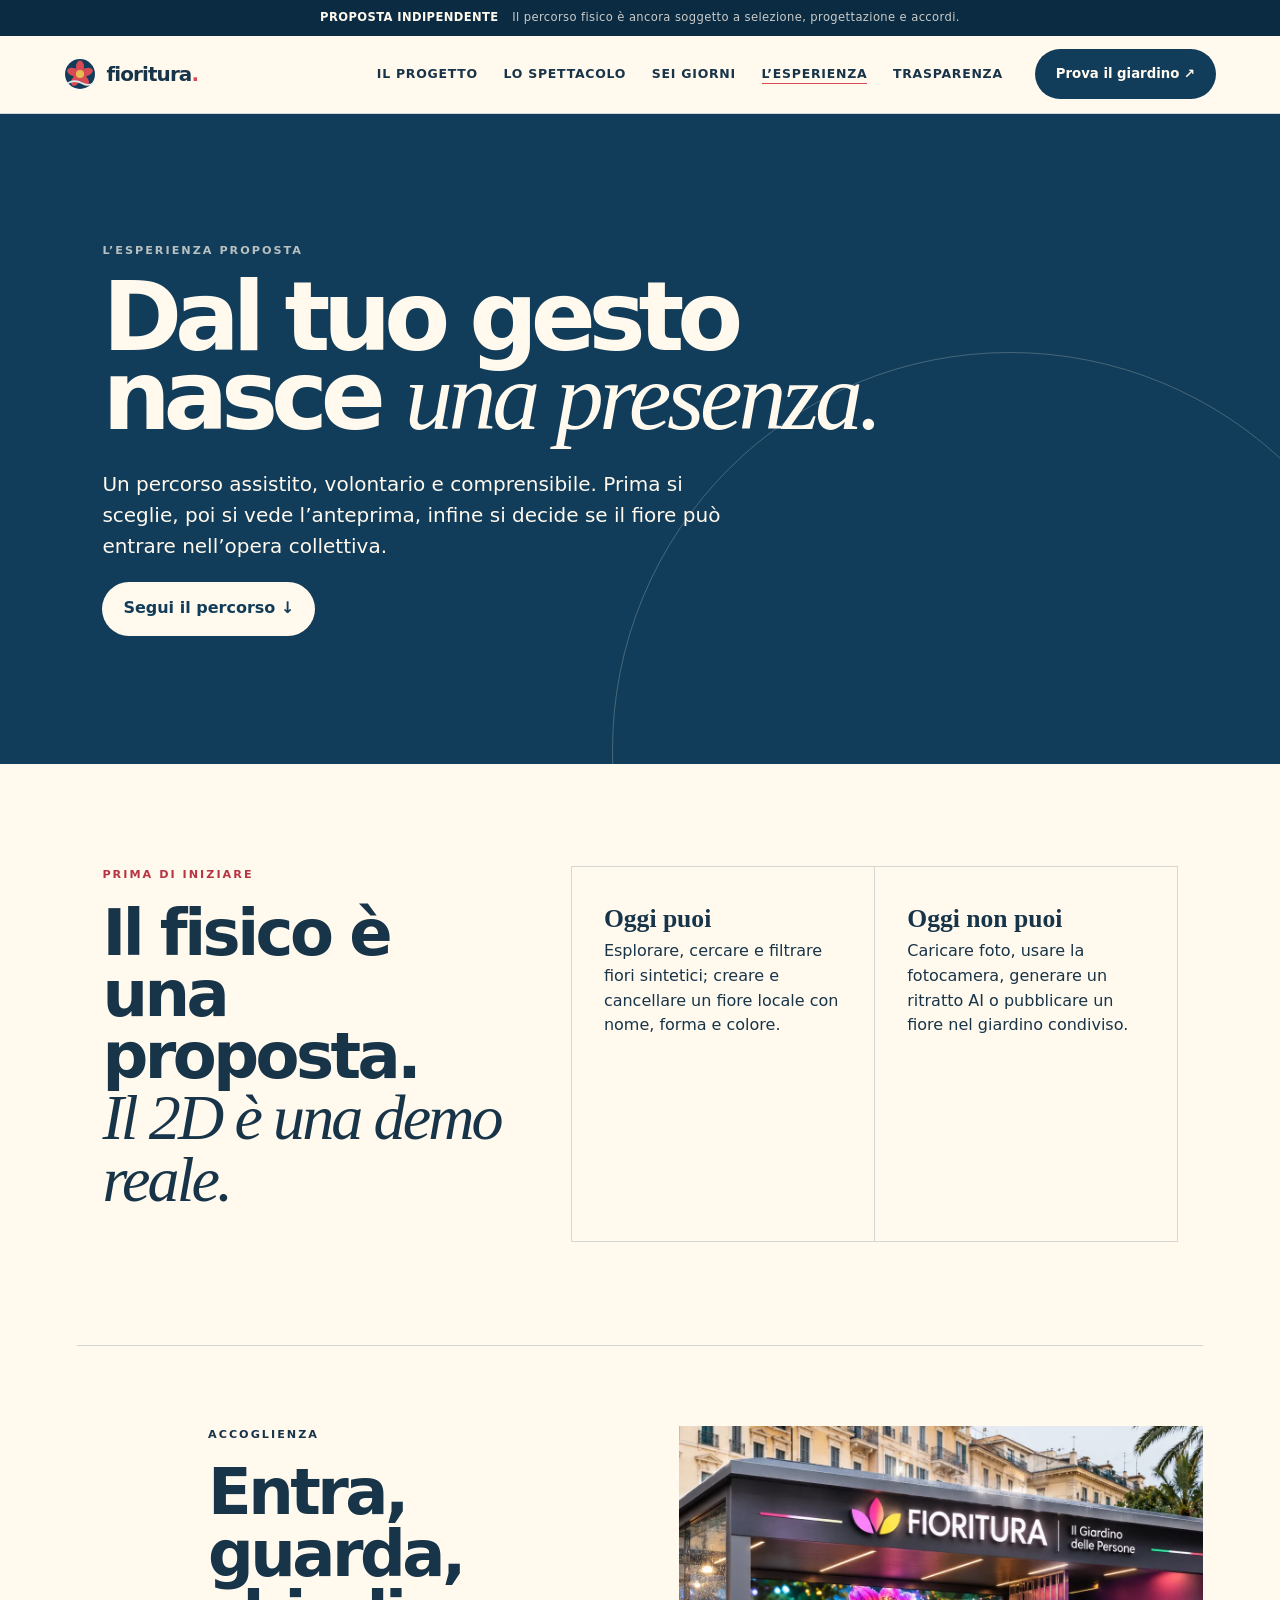
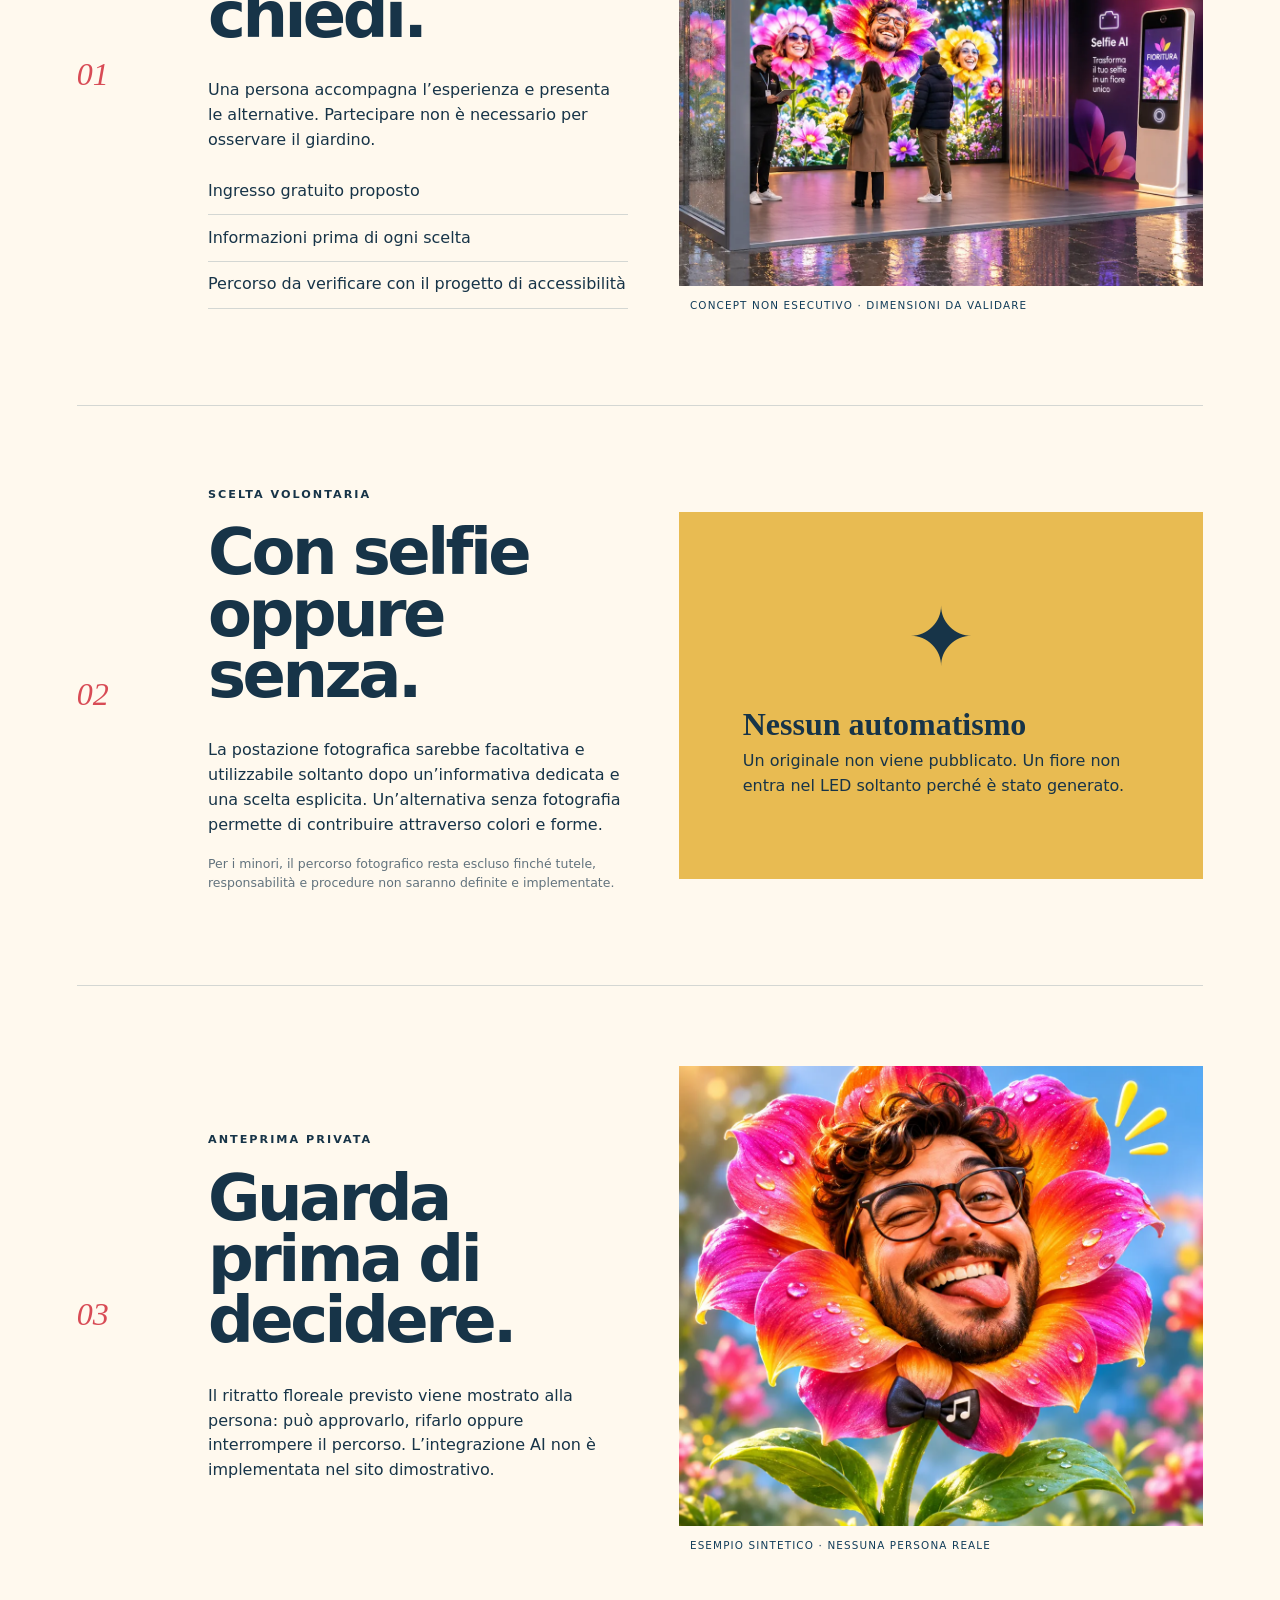
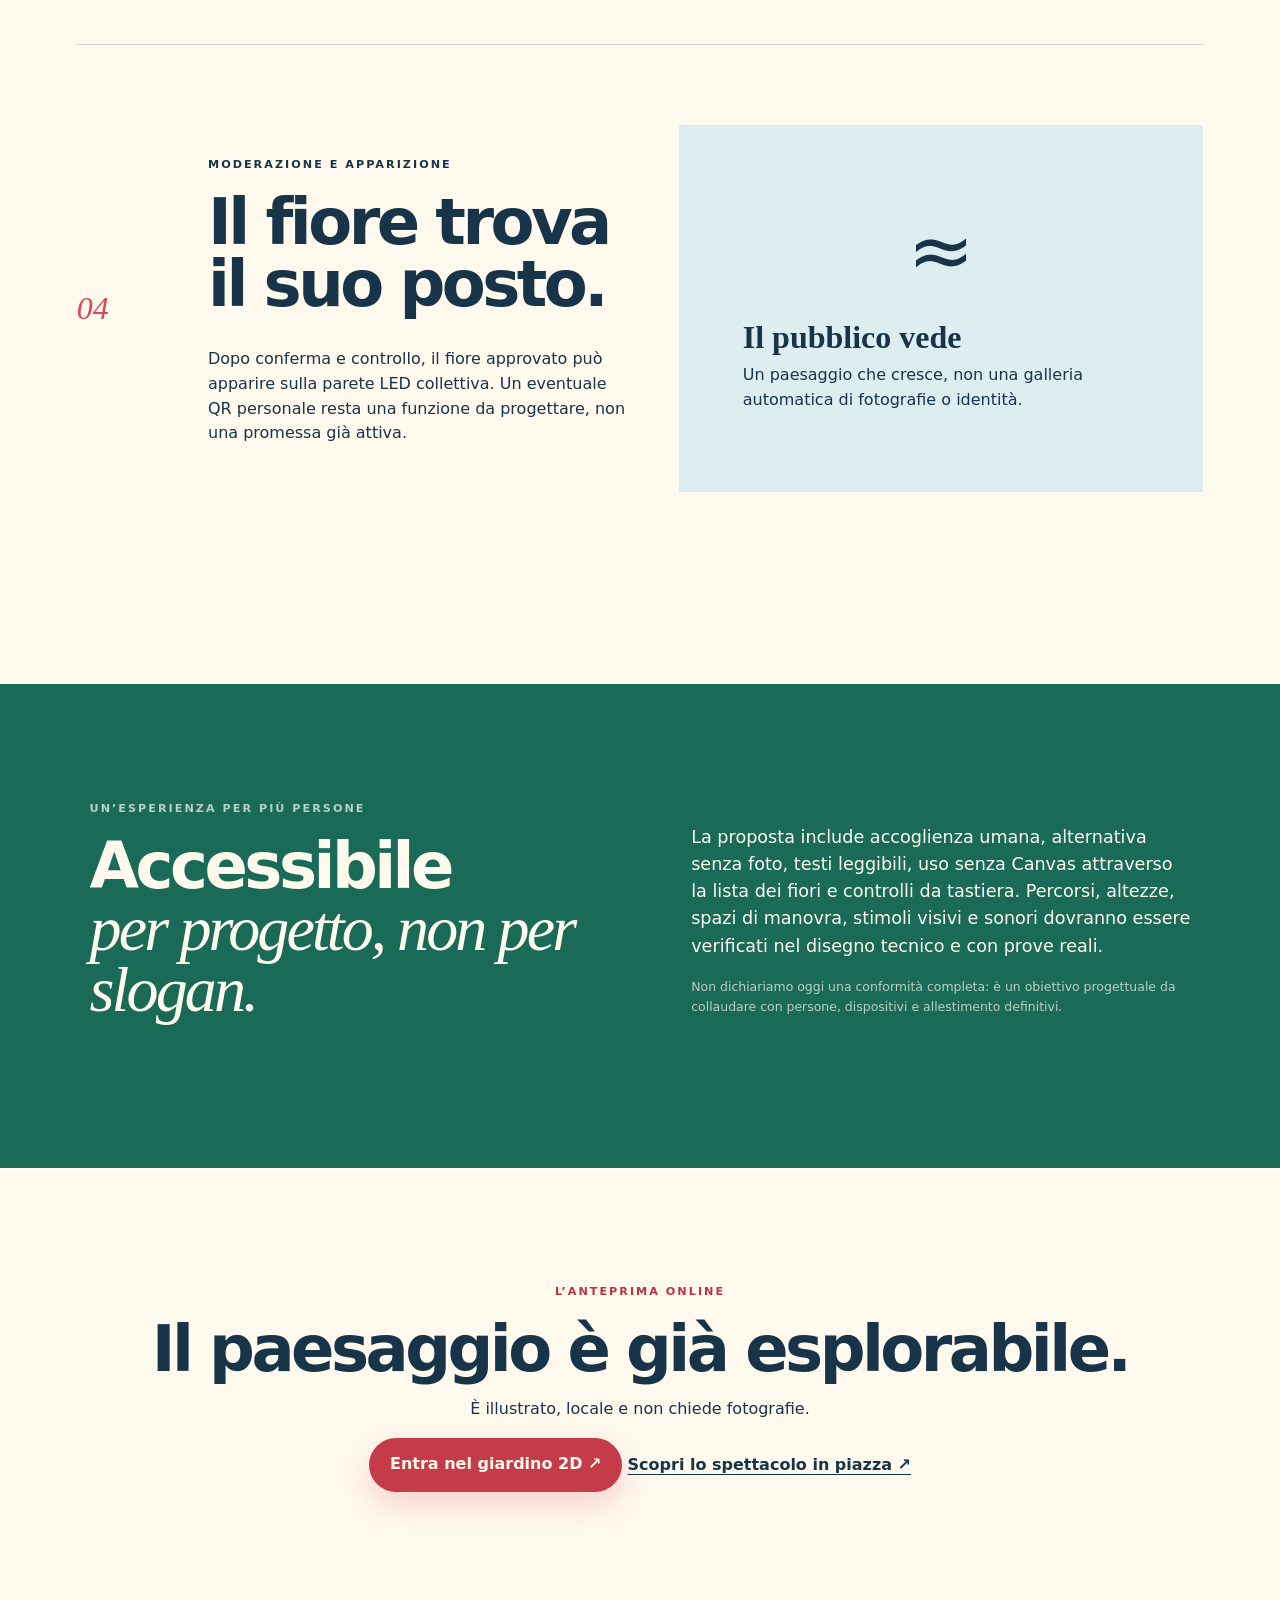
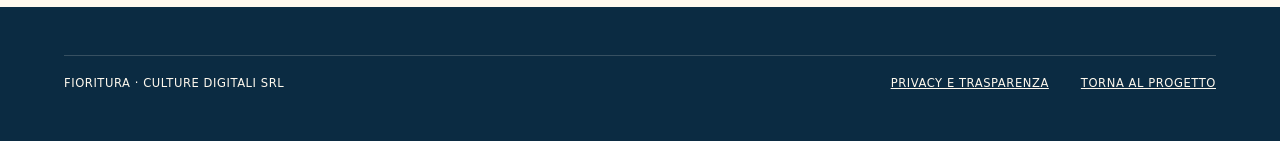
==== commit 61172390: "feat: integrate FIORITURA LIVE esperienza.html into the public demo" ====
--- a/esperienza.html
+++ b/esperienza.html
@@ -1,7 +1,7 @@
 <!doctype html>
 <html lang="it"><head><meta charset="utf-8"><meta name="viewport" content="width=device-width,initial-scale=1,viewport-fit=cover"><meta name="theme-color" content="#123d5a"><title>L’esperienza — FIORITURA</title><meta name="description" content="Il percorso proposto di FIORITURA, dalla scelta volontaria alla moderazione del fiore, e ciò che è già disponibile nell’anteprima online."><link rel="icon" href="./assets/mark.svg" type="image/svg+xml"><link rel="stylesheet" href="./css/style.css"><script src="./js/site.js" defer></script></head>
 <body><a class="skip-link" href="#contenuto">Vai al contenuto</a><div class="proposal-strip"><span>Proposta indipendente</span> Il percorso fisico è ancora soggetto a selezione, progettazione e accordi.</div>
-<header class="site-header"><a class="brand" href="./"><img src="./assets/mark.svg" alt="" width="34" height="34"><span>fioritura<span class="brand-dot">.</span></span></a><nav class="desktop-links" aria-label="Navigazione principale"><a href="./#progetto">Il progetto</a><a href="./#programma">Sei giorni</a><a aria-current="page" href="./esperienza.html">L’esperienza</a><a href="./privacy.html">Trasparenza</a></nav><a class="pill-link" href="./giardino.html">Prova il giardino ↗</a><details class="mobile-menu"><summary>Menu</summary><nav><a href="./">Home</a><a href="./#programma">Sei giorni</a><a href="./privacy.html">Trasparenza</a><a href="./giardino.html">Prova il giardino</a></nav></details></header>
+<header class="site-header"><a class="brand" href="./"><img src="./assets/mark.svg" alt="" width="34" height="34"><span>fioritura<span class="brand-dot">.</span></span></a><nav class="desktop-links" aria-label="Navigazione principale"><a href="./#progetto">Il progetto</a><a href="./spettacolo.html">Lo spettacolo</a><a href="./#programma">Sei giorni</a><a aria-current="page" href="./esperienza.html">L’esperienza</a><a href="./privacy.html">Trasparenza</a></nav><a class="pill-link" href="./giardino.html">Prova il giardino ↗</a><details class="mobile-menu"><summary>Menu</summary><nav><a href="./">Home</a><a href="./#programma">Sei giorni</a><a href="./privacy.html">Trasparenza</a><a href="./giardino.html">Prova il giardino</a></nav></details></header>
 <main id="contenuto" class="story-page">
   <section class="story-hero"><p class="section-kicker light">L’ESPERIENZA PROPOSTA</p><h1>Dal tuo gesto<br>nasce <em>una presenza.</em></h1><p>Un percorso assistito, volontario e comprensibile. Prima si sceglie, poi si vede l’anteprima, infine si decide se il fiore può entrare nell’opera collettiva.</p><a class="button-ivory" href="#percorso">Segui il percorso ↓</a></section>
   <section class="truth-panel" aria-labelledby="truth-title"><div><p class="section-kicker">PRIMA DI INIZIARE</p><h2 id="truth-title">Il fisico è una proposta.<br><em>Il 2D è una demo reale.</em></h2></div><div class="truth-grid"><article><strong>Oggi puoi</strong><p>Esplorare, cercare e filtrare fiori sintetici; creare e cancellare un fiore locale con nome, forma e colore.</p></article><article><strong>Oggi non puoi</strong><p>Caricare foto, usare la fotocamera, generare un ritratto AI o pubblicare un fiore nel giardino condiviso.</p></article></div></section>
@@ -12,5 +12,5 @@
     <article><div class="story-number">04</div><div><p class="card-label">MODERAZIONE E APPARIZIONE</p><h2>Il fiore trova il suo posto.</h2><p>Dopo conferma e controllo, il fiore approvato può apparire sulla parete LED collettiva. Un eventuale QR personale resta una funzione da progettare, non una promessa già attiva.</p></div><div class="botanical-card sea"><span aria-hidden="true">≈</span><strong>Il pubblico vede</strong><p>Un paesaggio che cresce, non una galleria automatica di fotografie o identità.</p></div></article>
   </section>
   <section class="accessibility-section"><div><p class="section-kicker light">UN’ESPERIENZA PER PIÙ PERSONE</p><h2>Accessibile<br><em>per progetto, non per slogan.</em></h2></div><div><p>La proposta include accoglienza umana, alternativa senza foto, testi leggibili, uso senza Canvas attraverso la lista dei fiori e controlli da tastiera. Percorsi, altezze, spazi di manovra, stimoli visivi e sonori dovranno essere verificati nel disegno tecnico e con prove reali.</p><p class="fine-print light">Non dichiariamo oggi una conformità completa: è un obiettivo progettuale da collaudare con persone, dispositivi e allestimento definitivi.</p></div></section>
-  <section class="experience-cta"><p class="section-kicker">L’ANTEPRIMA ONLINE</p><h2>Il paesaggio è già esplorabile.</h2><p>È illustrato, locale e non chiede fotografie.</p><a class="button-coral" href="./giardino.html">Entra nel giardino 2D ↗</a></section>
+  <section class="experience-cta"><p class="section-kicker">L’ANTEPRIMA ONLINE</p><h2>Il paesaggio è già esplorabile.</h2><p>È illustrato, locale e non chiede fotografie.</p><a class="button-coral" href="./giardino.html">Entra nel giardino 2D ↗</a> <a class="text-link" href="./spettacolo.html">Scopri lo spettacolo in piazza ↗</a></section>
 </main><footer class="site-footer"><div class="footer-bottom"><span>FIORITURA · Culture Digitali Srl</span><a href="./privacy.html">Privacy e trasparenza</a><a href="./">Torna al progetto</a></div></footer></body></html>
--- a/css/style.css
+++ b/css/style.css
@@ -31,3 +31,22 @@
 .closing-riviera .section-kicker.light{color:var(--ivory)}
 @media(prefers-reduced-motion:reduce){html{scroll-behavior:auto}*,*:before,*:after{animation-duration:.01ms!important;animation-iteration-count:1!important;transition-duration:.01ms!important}}
 @media(max-width:620px){.garden-canvas{touch-action:none}}
+
+
+/* FIORITURA LIVE: spettacolo e partecipazione, anteprima indipendente */
+.live-showcase{background:var(--sky);padding:clamp(4rem,8vw,8rem) clamp(1.4rem,6.5vw,6.5rem);border-bottom:1px solid var(--line)}
+.live-showcase-head{display:grid;grid-template-columns:minmax(0,1.15fr) minmax(0,.85fr);gap:clamp(2rem,5vw,5rem);max-width:1460px;margin:0 auto 2.7rem;align-items:center}
+.live-showcase h2{font-size:clamp(2.6rem,5.3vw,6rem);line-height:.96;letter-spacing:-.065em;margin:0}
+.live-showcase h2 em{font-family:var(--serif);font-weight:400;color:var(--coral)}
+.live-showcase-head p:not(.section-kicker){font-size:clamp(.98rem,1.4vw,1.18rem);max-width:42rem;margin-bottom:1rem}
+.live-showcase-grid{max-width:1460px;margin:0 auto;display:grid;grid-template-columns:repeat(3,minmax(0,1fr));border:1px solid rgba(18,61,90,.22)}
+.live-showcase-grid article{padding:clamp(1.35rem,2.65vw,2.8rem);border-right:1px solid rgba(18,61,90,.22);background:rgba(255,249,238,.5)}
+.live-showcase-grid article:last-child{border-right:0}
+.live-showcase-grid article>span{font-size:.72rem;text-transform:uppercase;letter-spacing:.08em;font-weight:850;color:var(--palm)}
+.live-showcase-grid h3{font-family:var(--serif);font-weight:400;font-size:clamp(1.8rem,2.9vw,2.7rem);letter-spacing:-.04em;line-height:1.1;margin:1.6rem 0 1rem}
+.live-showcase-grid p{margin:0;color:var(--ink)}
+.live-showcase-actions{max-width:1460px;margin:1.8rem auto 0;display:flex;align-items:center;justify-content:space-between;gap:2rem;flex-wrap:wrap}
+.live-showcase-actions p{max-width:55rem;font-size:.91rem;margin:0}
+.live-showcase-actions .button-coral{white-space:normal;text-align:center;flex-shrink:0}
+@media(max-width:1000px){.live-showcase-head{grid-template-columns:1fr;gap:1rem}.live-showcase-grid{grid-template-columns:1fr}.live-showcase-grid article{border-right:0;border-bottom:1px solid rgba(18,61,90,.22)}.live-showcase-grid article:last-child{border-bottom:0}.live-showcase-actions{align-items:flex-start}}
+@media(max-width:600px){.live-showcase{padding:3.9rem 1.25rem}.live-showcase h2{font-size:clamp(2.7rem,10vw,4.1rem)}.live-showcase-actions .button-coral{width:100%}}
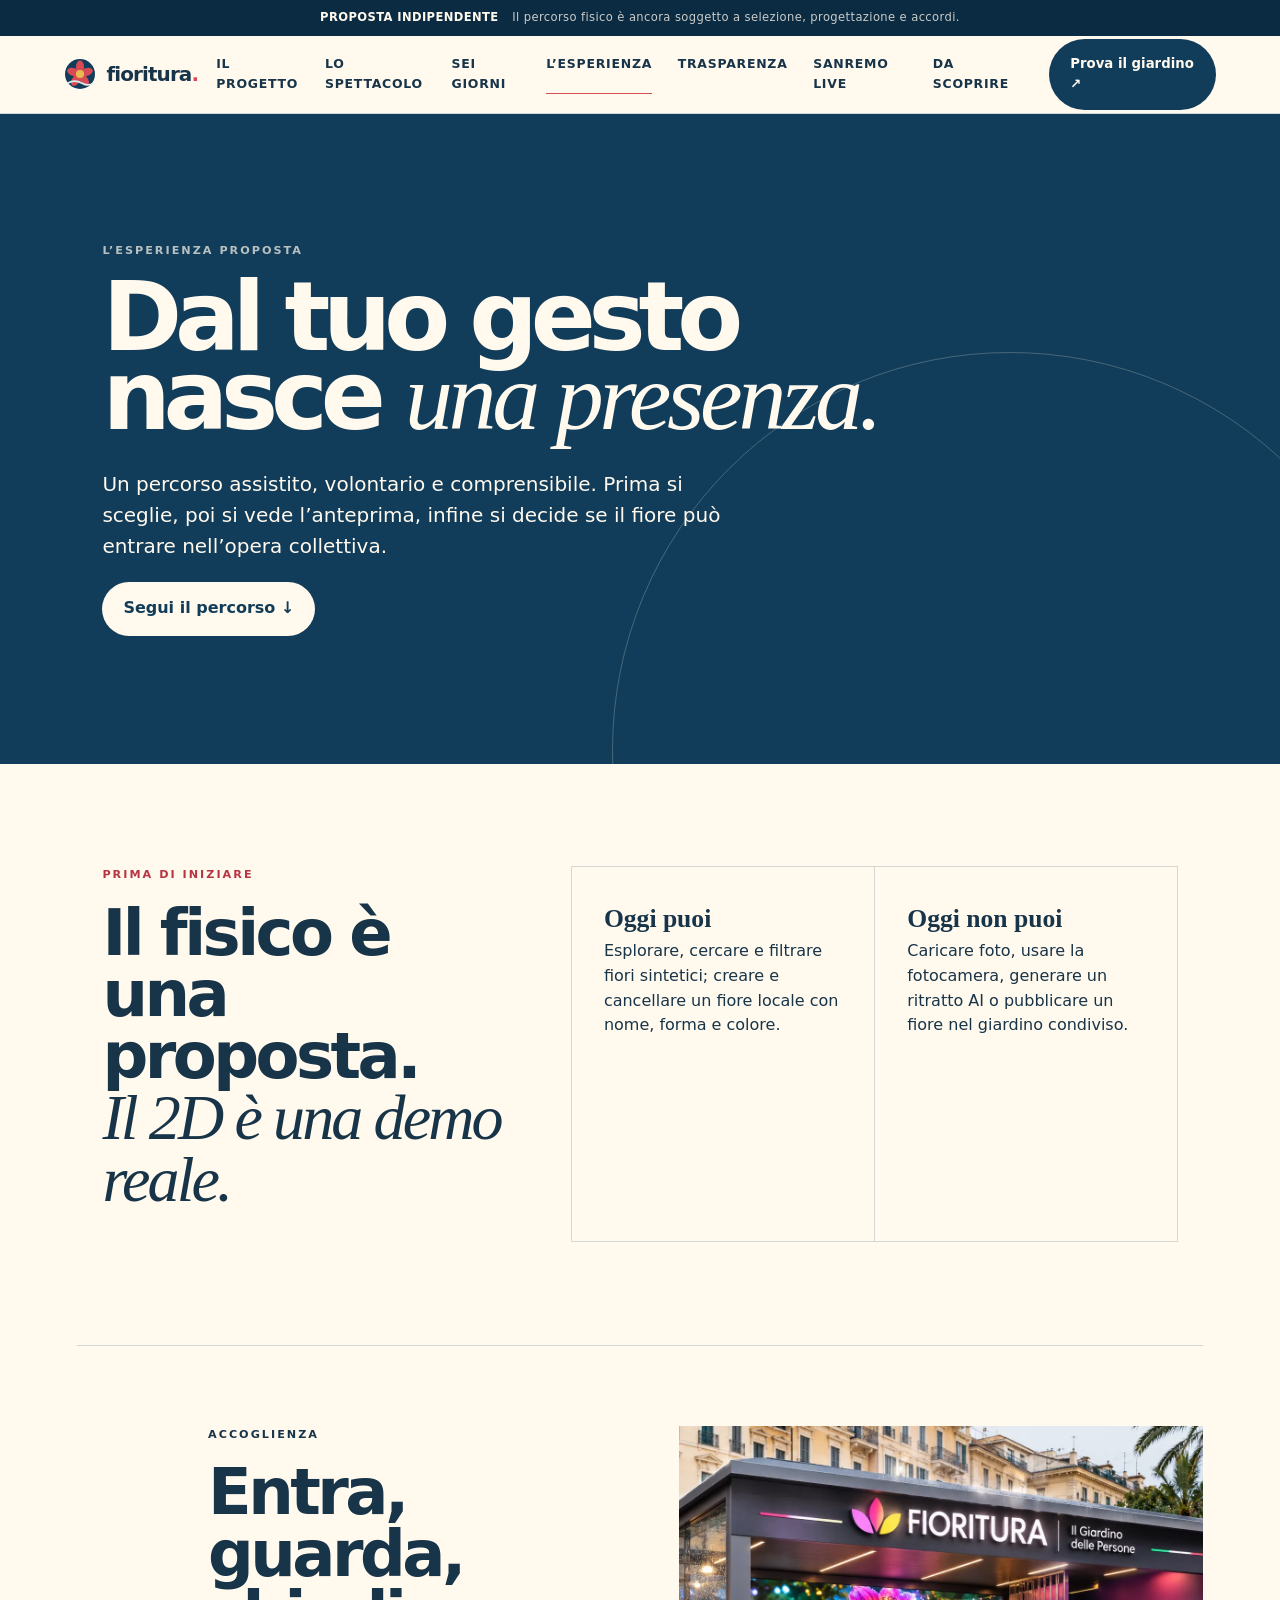
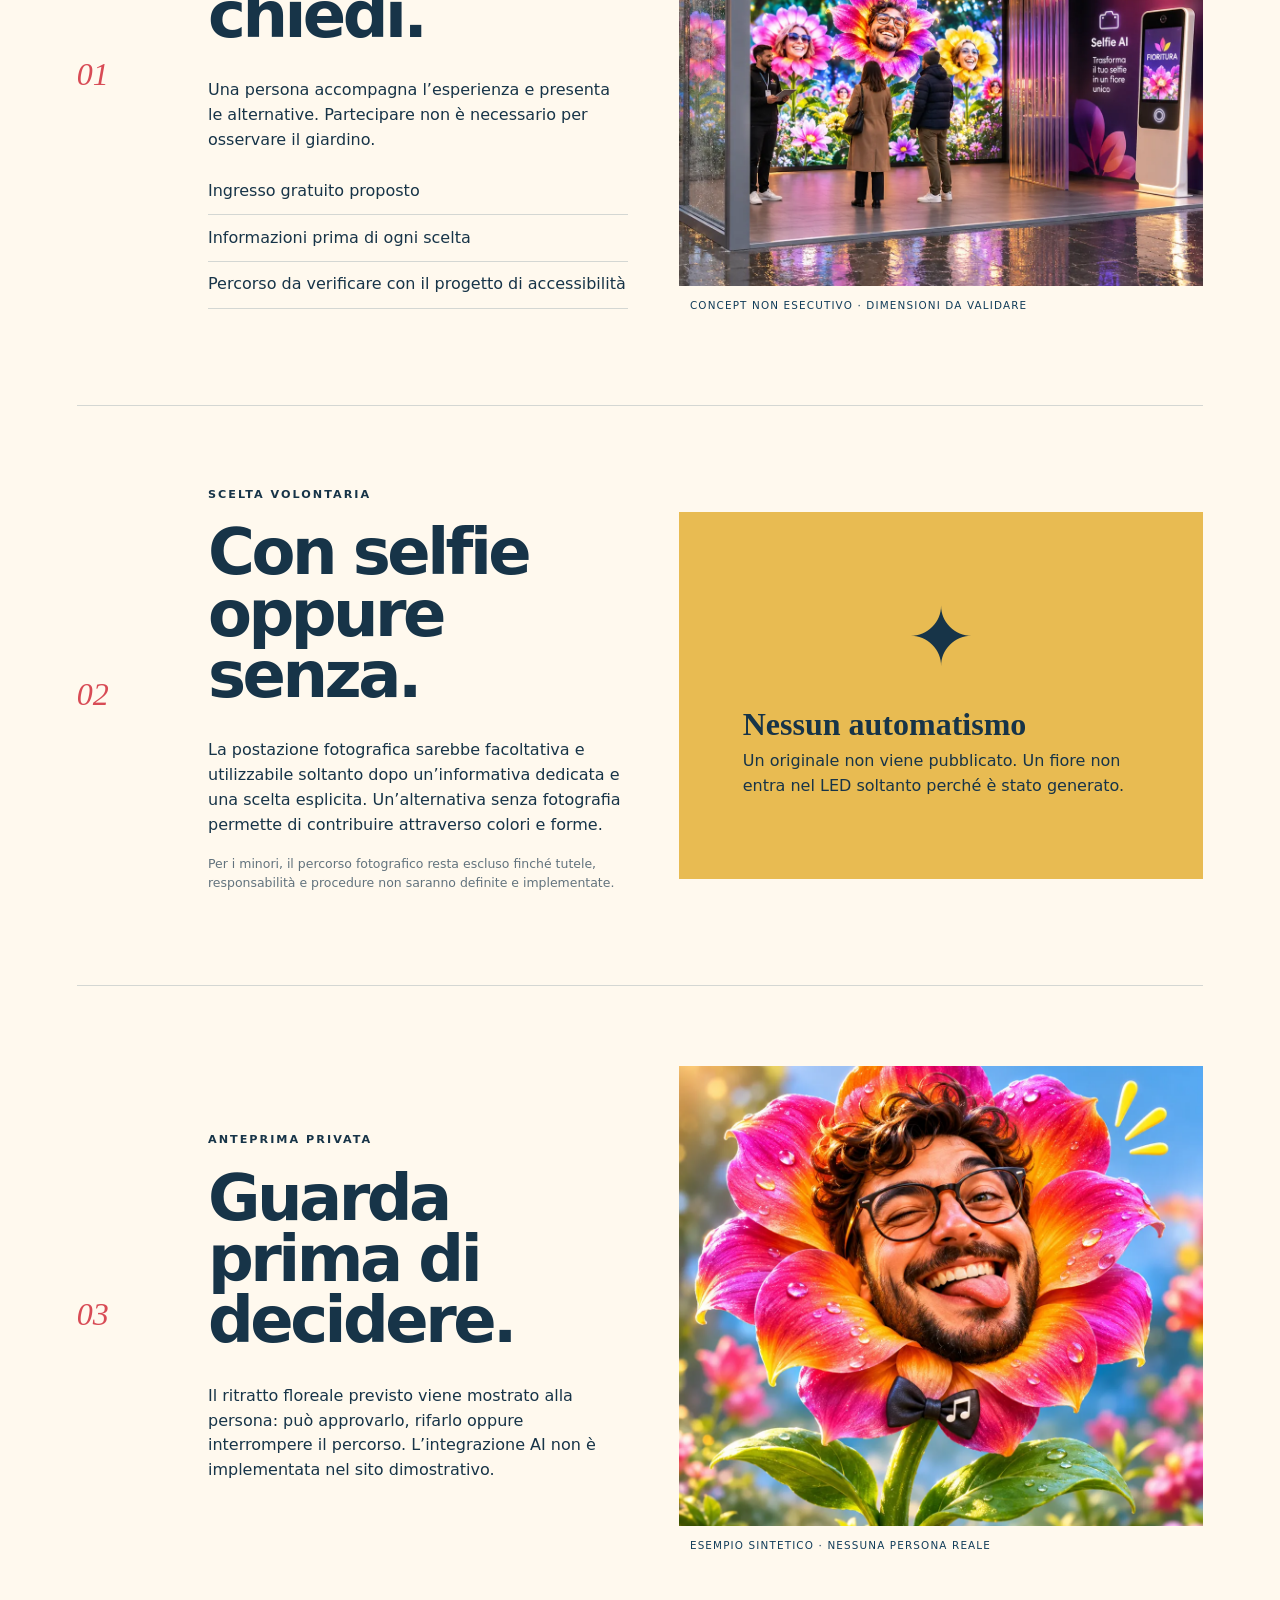
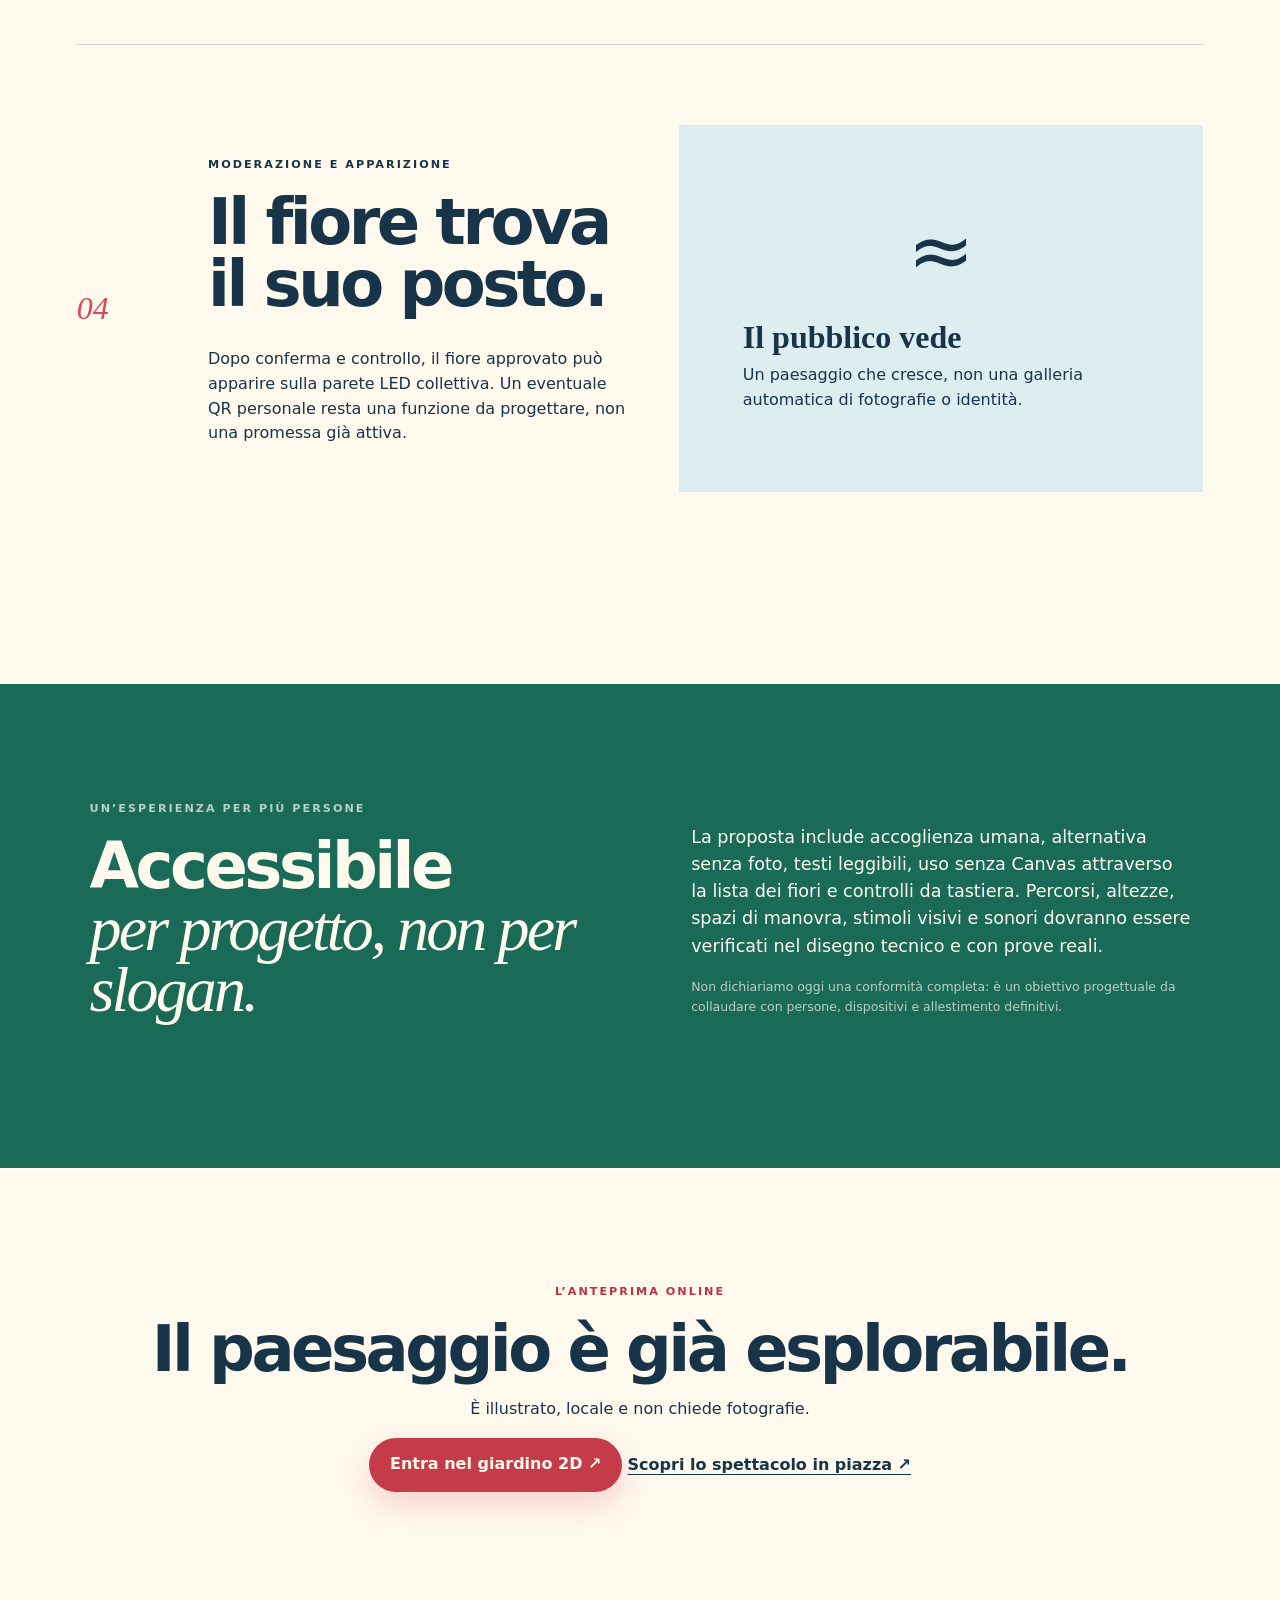
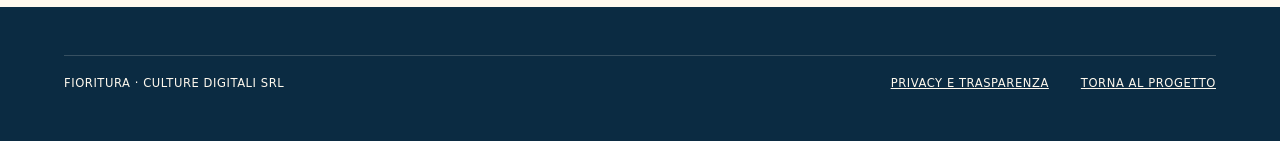
==== commit 9396b57d: "feat: integrate Sanremo tourism page esperienza.html" ====
--- a/esperienza.html
+++ b/esperienza.html
@@ -1,7 +1,7 @@
 <!doctype html>
-<html lang="it"><head><meta charset="utf-8"><meta name="viewport" content="width=device-width,initial-scale=1,viewport-fit=cover"><meta name="theme-color" content="#123d5a"><title>L’esperienza — FIORITURA</title><meta name="description" content="Il percorso proposto di FIORITURA, dalla scelta volontaria alla moderazione del fiore, e ciò che è già disponibile nell’anteprima online."><link rel="icon" href="./assets/mark.svg" type="image/svg+xml"><link rel="stylesheet" href="./css/style.css"><script src="./js/site.js" defer></script></head>
+<html lang="it"><head><meta charset="utf-8"><meta name="viewport" content="width=device-width,initial-scale=1,viewport-fit=cover"><meta name="theme-color" content="#123d5a"><title>L’esperienza — FIORITURA</title><meta name="description" content="Il percorso proposto di FIORITURA, dalla scelta volontaria alla moderazione del fiore, e ciò che è già disponibile nell’anteprima online."><link rel="icon" href="./assets/mark.svg" type="image/svg+xml"><link rel="stylesheet" href="./css/style.css"><link rel="stylesheet" href="./css/territory.css"><script src="./js/site.js" defer></script></head>
 <body><a class="skip-link" href="#contenuto">Vai al contenuto</a><div class="proposal-strip"><span>Proposta indipendente</span> Il percorso fisico è ancora soggetto a selezione, progettazione e accordi.</div>
-<header class="site-header"><a class="brand" href="./"><img src="./assets/mark.svg" alt="" width="34" height="34"><span>fioritura<span class="brand-dot">.</span></span></a><nav class="desktop-links" aria-label="Navigazione principale"><a href="./#progetto">Il progetto</a><a href="./spettacolo.html">Lo spettacolo</a><a href="./#programma">Sei giorni</a><a aria-current="page" href="./esperienza.html">L’esperienza</a><a href="./privacy.html">Trasparenza</a></nav><a class="pill-link" href="./giardino.html">Prova il giardino ↗</a><details class="mobile-menu"><summary>Menu</summary><nav><a href="./">Home</a><a href="./#programma">Sei giorni</a><a href="./privacy.html">Trasparenza</a><a href="./giardino.html">Prova il giardino</a></nav></details></header>
+<header class="site-header"><a class="brand" href="./"><img src="./assets/mark.svg" alt="" width="34" height="34"><span>fioritura<span class="brand-dot">.</span></span></a><nav class="desktop-links" aria-label="Navigazione principale"><a href="./#progetto">Il progetto</a><a href="./spettacolo.html">Lo spettacolo</a><a href="./#programma">Sei giorni</a><a aria-current="page" href="./esperienza.html">L’esperienza</a><a href="./privacy.html">Trasparenza</a><a href="./sanremo-live.html">Sanremo Live</a><a href="./sanremo-scoprire.html">Da scoprire</a></nav><a class="pill-link" href="./giardino.html">Prova il giardino ↗</a><details class="mobile-menu"><summary>Menu</summary><nav><a href="./">Home</a><a href="./#programma">Sei giorni</a><a href="./privacy.html">Trasparenza</a><a href="./giardino.html">Prova il giardino</a><a href="./sanremo-live.html">Sanremo Live</a><a href="./sanremo-scoprire.html">Sanremo da scoprire</a></nav></details></header>
 <main id="contenuto" class="story-page">
   <section class="story-hero"><p class="section-kicker light">L’ESPERIENZA PROPOSTA</p><h1>Dal tuo gesto<br>nasce <em>una presenza.</em></h1><p>Un percorso assistito, volontario e comprensibile. Prima si sceglie, poi si vede l’anteprima, infine si decide se il fiore può entrare nell’opera collettiva.</p><a class="button-ivory" href="#percorso">Segui il percorso ↓</a></section>
   <section class="truth-panel" aria-labelledby="truth-title"><div><p class="section-kicker">PRIMA DI INIZIARE</p><h2 id="truth-title">Il fisico è una proposta.<br><em>Il 2D è una demo reale.</em></h2></div><div class="truth-grid"><article><strong>Oggi puoi</strong><p>Esplorare, cercare e filtrare fiori sintetici; creare e cancellare un fiore locale con nome, forma e colore.</p></article><article><strong>Oggi non puoi</strong><p>Caricare foto, usare la fotocamera, generare un ritratto AI o pubblicare un fiore nel giardino condiviso.</p></article></div></section>
